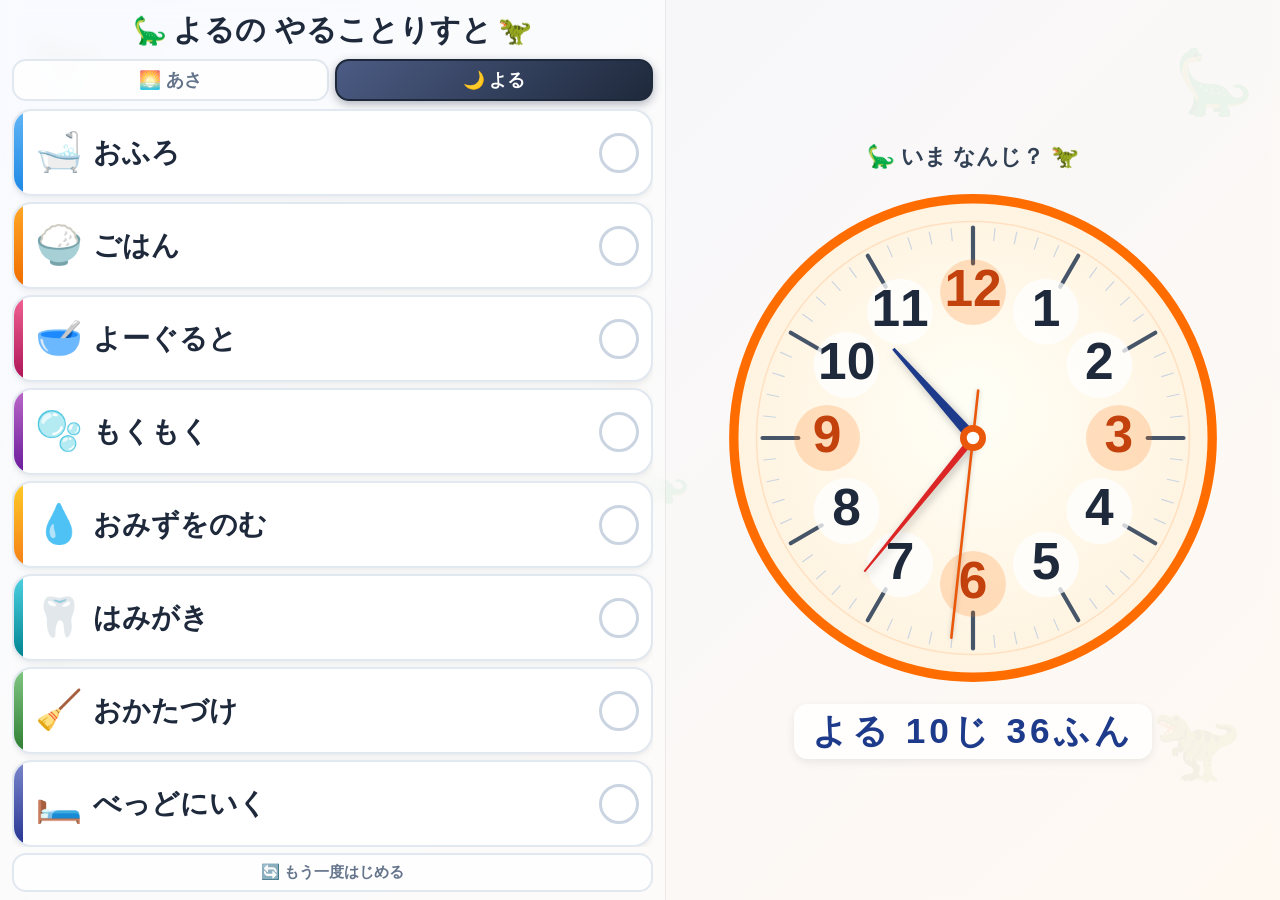
==== index.html @ 9d37ba10 "時刻読み上げの文言調整：「の」を削除し時間帯のあとに間を入れる 「夜の10時20分だよ」→「夜、10時20分だよ」  Co-Authored-By: Claude Fable 5 <noreply@a" ====
<!DOCTYPE html>
<html lang="ja">
<head>
  <meta charset="UTF-8">
  <meta name="viewport" content="width=device-width, initial-scale=1.0, user-scalable=no">
  <meta name="apple-mobile-web-app-capable" content="yes">
  <meta name="apple-mobile-web-app-status-bar-style" content="black-translucent">
  <title>🦖 やることりすと 🦕</title>
  <style>
    * { margin:0; padding:0; box-sizing:border-box; -webkit-tap-highlight-color:transparent; }

    html, body {
      height: 100%; width: 100%; overflow: hidden;
      font-family: 'Hiragino Maru Gothic Pro', 'Noto Sans JP', 'Yu Gothic', sans-serif;
      background: linear-gradient(135deg, #F0F4FF 0%, #FFF7ED 100%);
      user-select: none; -webkit-user-select: none;
    }

    /* 背景の恐竜 */
    #dinoBg { position:fixed; inset:0; pointer-events:none; z-index:0; overflow:hidden; }
    .dino { position:absolute; opacity:.08; animation:dinoFloat ease-in-out infinite; }
    @keyframes dinoFloat {
      0%,100% { transform:translateY(0) rotate(-8deg); }
      50%     { transform:translateY(-18px) rotate(8deg); }
    }

    /* ── レイアウト ── */
    .wrap { position:relative; z-index:1; display:flex; height:100vh; width:100vw; }

    /* 縦向き：上にタスク、下に時計 */
    @media (orientation:portrait) {
      .wrap  { flex-direction:column; }
      .left  { width:100% !important; height:60% !important; border-right:none !important; border-bottom:1px solid rgba(0,0,0,.07); }
      .right { width:100% !important; height:40% !important; }
    }

    /* ───── 左：タスク ───── */
    .left {
      width:52%; height:100%;
      padding:10px 12px 8px;
      display:flex; flex-direction:column;
      background:rgba(255,255,255,.55);
      backdrop-filter:blur(10px);
      border-right:1px solid rgba(0,0,0,.07);
    }

    .board-header {
      display:flex; align-items:center; justify-content:center;
      gap:6px; margin-bottom:8px; flex-shrink:0;
    }
    .board-title {
      font-size:clamp(1.1rem,2.5vw,1.9rem);
      font-weight:900; color:#1E293B;
    }

    /* あさ／よる 切り替えボタン */
    .mode-toggle { display:flex; gap:6px; margin-bottom:8px; flex-shrink:0; }
    .mode-btn {
      flex:1; padding:7px 8px; border-radius:14px;
      border:2px solid #E2E8F0; background:rgba(255,255,255,.75);
      color:#64748B; font-weight:800; font-family:inherit;
      font-size:clamp(.85rem,1.7vw,1.1rem);
      cursor:pointer; touch-action:manipulation;
      transition:all .3s;
    }
    .mode-btn.active.mode-morning {
      background:linear-gradient(135deg,#FFD54F,#FF8F00);
      border-color:#FF8F00; color:#7C2D12;
      box-shadow:0 3px 10px rgba(255,143,0,.35);
    }
    .mode-btn.active.mode-evening {
      background:linear-gradient(135deg,#4C5B84,#1E293B);
      border-color:#1E293B; color:white;
      box-shadow:0 3px 10px rgba(30,41,59,.35);
    }

    .tasks { flex:1; display:flex; flex-direction:column; gap:6px; overflow-y:auto; min-height:0; }

    /* ── タスクボタン（タップ前：白） ── */
    .task {
      flex:1; min-height:48px;
      display:flex; align-items:center;
      padding:0 12px 0 0;
      border-radius:20px;
      border:2px solid #E2E8F0;
      background:white;
      cursor:pointer; touch-action:manipulation;
      box-shadow:0 2px 6px rgba(0,0,0,.07);
      overflow:hidden; position:relative;
      transition:border-color .35s, box-shadow .35s, background .4s;
    }

    /* 左の色ストライプ */
    .stripe {
      width:9px; height:100%; flex-shrink:0;
      align-self:stretch; margin-right:12px;
      transition:background .4s;
    }
    .c-bath   .stripe { background:linear-gradient(180deg,#60B5F5,#1E88E5); }
    .c-meal   .stripe { background:linear-gradient(180deg,#FFA726,#EF6C00); }
    .c-water  .stripe { background:linear-gradient(180deg,#FFCA28,#F57F17); }
    .c-yogurt .stripe { background:linear-gradient(180deg,#F06292,#AD1457); }
    .c-moku   .stripe { background:linear-gradient(180deg,#BA68C8,#6A1B9A); }
    .c-teeth  .stripe { background:linear-gradient(180deg,#4DD0E1,#00838F); }
    .c-clean  .stripe { background:linear-gradient(180deg,#81C784,#2E7D32); }
    .c-bed    .stripe { background:linear-gradient(180deg,#7986CB,#283593); }

    /* あさVer 用ストライプ色 */
    .m-wake      .stripe { background:linear-gradient(180deg,#FFD54F,#FF8F00); }
    .m-gargle    .stripe { background:linear-gradient(180deg,#4FC3F7,#0288D1); }
    .m-meal      .stripe { background:linear-gradient(180deg,#FFA726,#EF6C00); }
    .m-clothes   .stripe { background:linear-gradient(180deg,#F06292,#AD1457); }
    .m-teeth     .stripe { background:linear-gradient(180deg,#4DD0E1,#00838F); }
    .m-bag       .stripe { background:linear-gradient(180deg,#BA68C8,#6A1B9A); }
    .m-sunscreen .stripe { background:linear-gradient(180deg,#81C784,#2E7D32); }
    .m-socks     .stripe { background:linear-gradient(180deg,#7986CB,#283593); }
    .m-go        .stripe { background:linear-gradient(180deg,#EF5350,#C62828); }

    .t-icon { font-size:clamp(1.6rem,3vw,2.5rem); margin-right:10px; flex-shrink:0; line-height:1; }

    .t-name {
      flex:1; text-align:left;
      font-size:clamp(1.1rem,2.2vw,1.75rem);
      font-weight:800; color:#1E293B;
      transition:color .35s;
    }

    /* 右の丸チェック */
    .t-circle {
      width:clamp(28px,3.5vw,40px); height:clamp(28px,3.5vw,40px);
      border-radius:50%; flex-shrink:0;
      border:3px solid #CBD5E1;
      display:flex; align-items:center; justify-content:center;
      background:transparent;
      transition:all .4s cubic-bezier(.175,.885,.32,1.275);
    }
    .t-check {
      font-size:clamp(1rem,2vw,1.5rem); line-height:1;
      color:white; font-weight:900;
      opacity:0; transform:scale(0) rotate(-90deg);
      transition:all .45s cubic-bezier(.175,.885,.32,1.275);
    }

    /* ── タスクボタン（タップ後：緑） ── */
    .task.done {
      background:linear-gradient(135deg,#22C55E,#15803D);
      border-color:#16A34A;
      box-shadow:0 5px 20px rgba(34,197,94,.38);
    }
    .task.done .stripe  { background:rgba(255,255,255,.22); }
    .task.done .t-name  { color:white; }
    .task.done .t-circle {
      background:rgba(255,255,255,.28);
      border-color:rgba(255,255,255,.55);
      transform:scale(1.12);
    }
    .task.done .t-check { opacity:1; transform:scale(1) rotate(0deg); }

    /* 完了アニメーション */
    @keyframes pop {
      0%   { transform:scale(1); }
      28%  { transform:scale(1.09) rotate(.6deg); }
      55%  { transform:scale(.96) rotate(-.4deg); }
      78%  { transform:scale(1.03); }
      100% { transform:scale(1); }
    }
    .task.popping { animation:pop .55s cubic-bezier(.175,.885,.32,1.275) both; }

    /* フッター */
    .footer { margin-top:6px; display:flex; flex-direction:column; gap:5px; flex-shrink:0; }

    .celeb {
      display:none; text-align:center; padding:8px 12px;
      background:linear-gradient(135deg,#FEF9C3,#FDE047);
      border:2.5px solid #EAB308; border-radius:16px;
      font-size:clamp(.85rem,1.7vw,1.25rem); font-weight:900; color:#92400E;
      animation:pulse .8s ease infinite alternate;
    }
    @keyframes pulse {
      from { transform:scale(1); }
      to   { transform:scale(1.02); box-shadow:0 0 16px rgba(234,179,8,.5); }
    }

    .reset-btn {
      padding:7px; border-radius:14px;
      border:2px solid #E2E8F0; background:rgba(255,255,255,.7);
      color:#64748B; font-size:clamp(.75rem,1.4vw,.95rem);
      font-weight:700; cursor:pointer; font-family:inherit;
      touch-action:manipulation;
    }
    .reset-btn:active { opacity:.7; }

    /* ───── 右：時計 ───── */
    .right {
      width:48%; height:100%;
      display:flex; flex-direction:column;
      align-items:center; justify-content:center;
      gap:6px; padding:10px;
      background:rgba(255,255,255,.25);
    }

    .clock-label {
      font-size:clamp(.85rem,1.9vw,1.4rem);
      font-weight:900; color:#334155; text-align:center; flex-shrink:0;
    }

    #clockCanvas { flex-shrink:0; display:block; }

    .digital {
      font-size:clamp(1rem,2.8vw,2.2rem);
      font-weight:900; color:#1E3A8A; letter-spacing:4px;
      background:rgba(255,255,255,.8); padding:4px 18px;
      border-radius:14px; box-shadow:0 3px 10px rgba(0,0,0,.08);
      flex-shrink:0;
    }

    /* コンフェッティ */
    @keyframes cfFall {
      0%   { opacity:1; transform:translateY(-60px) rotate(0deg); }
      80%  { opacity:1; }
      100% { opacity:0; transform:translateY(110vh) rotate(900deg); }
    }
    .cf { position:fixed; pointer-events:none; animation:cfFall linear forwards; z-index:9999; }

    /* ── ティラノサウルス演出 ── */
    #trexOverlay {
      position:fixed;inset:0;z-index:99999;
      background:rgba(0,0,0,0.88);
      display:flex;align-items:flex-end;justify-content:center;
      cursor:pointer;overflow:hidden;
    }
    #trexOverlay.shake { animation:trexShake 0.1s ease infinite; }
    @keyframes trexShake {
      0%,100%{transform:translate(0,0) rotate(0)}
      25%{transform:translate(-5px,3px) rotate(-0.3deg)}
      75%{transform:translate(5px,-3px) rotate(0.3deg)}
    }
    #trexBgGlow {
      position:absolute;inset:0;pointer-events:none;
      background:radial-gradient(ellipse at 60% 85%,rgba(255,70,0,0.3) 0%,transparent 65%);
      animation:glowPulse 0.45s ease infinite alternate;
    }
    @keyframes glowPulse { from{opacity:0.4} to{opacity:1} }
    #trexSvgWrap {
      position:relative;flex-shrink:0;
      width:min(94vw,540px);
      filter:drop-shadow(0 0 30px rgba(255,90,0,0.55));
      animation:trexRise 0.65s cubic-bezier(0.22,1,0.36,1) forwards;
    }
    @keyframes trexRise {
      from{transform:translateY(108%)} to{transform:translateY(0)}
    }
    #trexJaw {
      transform-box:fill-box;
      transform-origin:5% 30%;
      animation:jawDrop 0.45s 0.55s ease forwards, jawRoar 0.22s 1s ease infinite alternate;
    }
    @keyframes jawDrop { from{transform:rotate(0)} to{transform:rotate(20deg)} }
    @keyframes jawRoar { from{transform:rotate(18deg)} to{transform:rotate(25deg)} }
    #roarLabel {
      position:absolute;top:10%;left:50%;
      white-space:nowrap;
      font-size:clamp(2.5rem,9vw,6rem);font-weight:900;
      font-family:Impact,'Arial Black',sans-serif;letter-spacing:5px;
      color:#ff3300;
      opacity:0;
      animation:roarBoom 0.3s 0.75s cubic-bezier(0.175,0.885,0.32,1.275) forwards,
                roarFlicker 0.18s 1.05s ease infinite alternate;
      transform:translateX(-50%);
    }
    @keyframes roarBoom {
      0%{opacity:0;transform:translateX(-50%) scale(0.15)}
      100%{opacity:1;transform:translateX(-50%) scale(1)}
    }
    @keyframes roarFlicker {
      from{text-shadow:0 0 20px rgba(255,80,0,0.9),0 0 50px rgba(255,50,0,0.6)}
      to{text-shadow:0 0 45px rgba(255,110,0,1),0 0 90px rgba(255,40,0,0.9),0 0 130px rgba(255,0,0,0.4)}
    }
    .trexDust {
      position:absolute;bottom:2%;
      border-radius:50%;
      background:radial-gradient(circle,rgba(200,150,60,0.6),rgba(160,110,40,0.2));
      pointer-events:none;
      animation:dustPuff 1.4s ease-out forwards;
    }
    @keyframes dustPuff {
      0%{opacity:1;transform:scale(0.1) translateY(0)}
      100%{opacity:0;transform:scale(5) translateY(-30px)}
    }
    #trexTapHint {
      position:absolute;bottom:3%;left:50%;transform:translateX(-50%);
      color:rgba(255,255,255,0.45);font-size:clamp(0.75rem,2vw,1rem);
      white-space:nowrap;opacity:0;animation:hintIn 0.5s 2.2s ease forwards;
    }
    @keyframes hintIn { to{opacity:1} }

    /* ── エラスモサウルス演出（あさVer） ── */
    #elasmoOverlay {
      position:fixed;inset:0;z-index:99999;
      background:rgba(0,20,45,0.88);
      display:flex;align-items:flex-end;justify-content:center;
      cursor:pointer;overflow:hidden;
    }
    #elasmoOverlay.shake { animation:trexShake 0.1s ease infinite; }
    #elasmoBgGlow {
      position:absolute;inset:0;pointer-events:none;
      background:radial-gradient(ellipse at 60% 60%,rgba(0,180,255,0.3) 0%,transparent 65%);
      animation:glowPulse 0.45s ease infinite alternate;
    }
    #elasmoSvgWrap {
      position:relative;flex-shrink:0;
      width:min(94vw,540px);
      filter:drop-shadow(0 0 30px rgba(0,180,255,0.55));
      animation:trexRise 0.65s cubic-bezier(0.22,1,0.36,1) forwards;
    }
    #elasmoNeck {
      transform-box:fill-box;
      transform-origin:60% 96%;
      animation:neckSway 1.2s 0.6s ease-in-out infinite alternate;
    }
    @keyframes neckSway { from{transform:rotate(-2deg)} to{transform:rotate(3deg)} }
    #elasmoRoarLabel {
      position:absolute;top:6%;left:50%;
      white-space:nowrap;
      font-size:clamp(2.2rem,8vw,5.5rem);font-weight:900;
      font-family:Impact,'Arial Black',sans-serif;letter-spacing:4px;
      color:#00CFFF;
      opacity:0;
      animation:roarBoom 0.3s 0.75s cubic-bezier(0.175,0.885,0.32,1.275) forwards,
                elasmoFlicker 0.18s 1.05s ease infinite alternate;
      transform:translateX(-50%);
    }
    @keyframes elasmoFlicker {
      from{text-shadow:0 0 20px rgba(0,190,255,0.9),0 0 50px rgba(0,140,255,0.6)}
      to{text-shadow:0 0 45px rgba(0,220,255,1),0 0 90px rgba(0,150,255,0.9),0 0 130px rgba(0,100,255,0.4)}
    }
    .elasmoSplash {
      position:absolute;bottom:2%;
      border-radius:50%;
      background:radial-gradient(circle,rgba(190,235,255,0.8),rgba(80,170,220,0.15));
      pointer-events:none;
      animation:dustPuff 1.2s ease-out forwards;
    }
    #elasmoTapHint {
      position:absolute;bottom:3%;left:50%;transform:translateX(-50%);
      color:rgba(255,255,255,0.45);font-size:clamp(0.75rem,2vw,1rem);
      white-space:nowrap;opacity:0;animation:hintIn 0.5s 1.8s ease forwards;
    }
  </style>
</head>
<body>

<div id="dinoBg"></div>
<div id="cfContainer" style="position:fixed;inset:0;z-index:9999;pointer-events:none;overflow:hidden;"></div>

<div class="wrap">

  <!-- ===== 左：タスク ===== -->
  <div class="left">
    <div class="board-header">
      <span style="font-size:1.7rem" id="boardIconL">🦕</span>
      <h1 class="board-title" id="boardTitle">よるの やることりすと</h1>
      <span style="font-size:1.7rem" id="boardIconR">🦖</span>
    </div>

    <div class="mode-toggle">
      <button class="mode-btn mode-morning" id="modeMorningBtn" onclick="switchMode('morning')">🌅 あさ</button>
      <button class="mode-btn mode-evening" id="modeEveningBtn" onclick="switchMode('evening')">🌙 よる</button>
    </div>

    <div class="tasks" id="tasksMorning" style="display:none">
      <button class="task m-wake"      onclick="tap(this)">
        <div class="stripe"></div><span class="t-icon">🌅</span>
        <span class="t-name">おきる</span>
        <div class="t-circle"><span class="t-check">✓</span></div>
      </button>
      <button class="task m-gargle"    onclick="tap(this)">
        <div class="stripe"></div><span class="t-icon">🚰</span>
        <span class="t-name">うがい</span>
        <div class="t-circle"><span class="t-check">✓</span></div>
      </button>
      <button class="task m-meal"      onclick="tap(this)">
        <div class="stripe"></div><span class="t-icon">🍳</span>
        <span class="t-name">あさごはん</span>
        <div class="t-circle"><span class="t-check">✓</span></div>
      </button>
      <button class="task m-clothes"   onclick="tap(this)">
        <div class="stripe"></div><span class="t-icon">👕</span>
        <span class="t-name">おきがえ</span>
        <div class="t-circle"><span class="t-check">✓</span></div>
      </button>
      <button class="task m-teeth"     onclick="tap(this)">
        <div class="stripe"></div><span class="t-icon">🦷</span>
        <span class="t-name">はみがき</span>
        <div class="t-circle"><span class="t-check">✓</span></div>
      </button>
      <button class="task m-bag"       onclick="tap(this)">
        <div class="stripe"></div><span class="t-icon">🎒</span>
        <span class="t-name">ほいくえんのようい</span>
        <div class="t-circle"><span class="t-check">✓</span></div>
      </button>
      <button class="task m-sunscreen" onclick="tap(this)">
        <div class="stripe"></div><span class="t-icon">🧴</span>
        <span class="t-name">ひやけどめをぬる</span>
        <div class="t-circle"><span class="t-check">✓</span></div>
      </button>
      <button class="task m-socks"     onclick="tap(this)">
        <div class="stripe"></div><span class="t-icon">🧦</span>
        <span class="t-name">くつしたをはく</span>
        <div class="t-circle"><span class="t-check">✓</span></div>
      </button>
      <button class="task m-go"        onclick="tap(this)">
        <div class="stripe"></div><span class="t-icon">🚗</span>
        <span class="t-name">しゅっぱつ！</span>
        <div class="t-circle"><span class="t-check">✓</span></div>
      </button>
    </div>

    <div class="tasks" id="tasksEvening">
      <button class="task c-bath"   onclick="tap(this)">
        <div class="stripe"></div><span class="t-icon">🛁</span>
        <span class="t-name">おふろ</span>
        <div class="t-circle"><span class="t-check">✓</span></div>
      </button>
      <button class="task c-meal"   onclick="tap(this)">
        <div class="stripe"></div><span class="t-icon">🍚</span>
        <span class="t-name">ごはん</span>
        <div class="t-circle"><span class="t-check">✓</span></div>
      </button>
      <button class="task c-yogurt" onclick="tap(this)">
        <div class="stripe"></div><span class="t-icon">🥣</span>
        <span class="t-name">よーぐると</span>
        <div class="t-circle"><span class="t-check">✓</span></div>
      </button>
      <button class="task c-moku"   onclick="tap(this)">
        <div class="stripe"></div><span class="t-icon">🫧</span>
        <span class="t-name">もくもく</span>
        <div class="t-circle"><span class="t-check">✓</span></div>
      </button>
      <button class="task c-water"  onclick="tap(this)">
        <div class="stripe"></div><span class="t-icon">💧</span>
        <span class="t-name">おみずをのむ</span>
        <div class="t-circle"><span class="t-check">✓</span></div>
      </button>
      <button class="task c-teeth"  onclick="tap(this)">
        <div class="stripe"></div><span class="t-icon">🦷</span>
        <span class="t-name">はみがき</span>
        <div class="t-circle"><span class="t-check">✓</span></div>
      </button>
      <button class="task c-clean"  onclick="tap(this)">
        <div class="stripe"></div><span class="t-icon">🧹</span>
        <span class="t-name">おかたづけ</span>
        <div class="t-circle"><span class="t-check">✓</span></div>
      </button>
      <button class="task c-bed"    onclick="tap(this)">
        <div class="stripe"></div><span class="t-icon">🛏️</span>
        <span class="t-name">べっどにいく</span>
        <div class="t-circle"><span class="t-check">✓</span></div>
      </button>
    </div>

    <div class="footer">
      <div class="celeb" id="celeb">🎉 ぜんぶできたよ！えらい！🦖💫🦕 🎉</div>
      <button class="reset-btn" onclick="resetAll()">🔄 もう一度はじめる</button>
    </div>
  </div>

  <!-- ===== 右：時計 ===== -->
  <div class="right" id="clockPanel" onclick="speakTime()" style="cursor:pointer;">
    <div class="clock-label">🦕 いま なんじ？ 🦖</div>
    <canvas id="clockCanvas"></canvas>
    <div class="digital" id="digital">--:--</div>
  </div>
</div>

<script>
/* ── 背景の恐竜 ── */
(function () {
  const bg = document.getElementById('dinoBg');
  const items = [
    {e:'🦖',t:'3%', l:'2%',  s:'4rem',  d:'4.2s',dl:'0s'  },
    {e:'🦕',t:'72%',l:'3%',  s:'4.5rem',d:'5.1s',dl:'1.3s'},
    {e:'🦖',t:'38%',l:'46%', s:'3.5rem',d:'3.8s',dl:'0.7s'},
    {e:'🦕',t:'5%', r:'2%',  s:'4rem',  d:'4.7s',dl:'2s'  },
    {e:'🦖',t:'78%',r:'3%',  s:'4.5rem',d:'3.5s',dl:'0.4s'},
    {e:'🦕',t:'50%',r:'46%', s:'3rem',  d:'5.4s',dl:'1.7s'},
    {e:'🦖',t:'22%',l:'23%', s:'3rem',  d:'4s',  dl:'2.5s'},
    {e:'🦕',t:'58%',r:'22%', s:'3.5rem',d:'4.9s',dl:'0.9s'},
  ];
  items.forEach(p => {
    const el = document.createElement('div');
    el.className = 'dino';
    el.textContent = p.e;
    el.style.fontSize = p.s;
    el.style.animationDuration = p.d;
    el.style.animationDelay   = p.dl;
    el.style.top = p.t;
    if (p.l) el.style.left  = p.l;
    if (p.r) el.style.right = p.r;
    bg.appendChild(el);
  });
})();

/* ── アナログ時計 ── */
const canvas = document.getElementById('clockCanvas');
const ctx    = canvas.getContext('2d');

function resizeClock() {
  const panel = document.getElementById('clockPanel');
  const w = panel.clientWidth;
  const h = panel.clientHeight;
  if (w < 50 || h < 50) return;
  const label   = panel.querySelector('.clock-label');
  const digital = document.getElementById('digital');
  const usedH = (label ? label.offsetHeight : 30) + (digital ? digital.offsetHeight : 50) + 40;
  const size = Math.max(80, Math.min(w - 20, h - usedH, 520));
  if (canvas.width === size) return;
  canvas.width  = size;
  canvas.height = size;
}

function drawHand(angle, len, width, color) {
  const cos = Math.cos(angle), sin = Math.sin(angle);
  const pc  = Math.cos(angle + Math.PI / 2), ps = Math.sin(angle + Math.PI / 2);
  const hw  = width / 2;
  ctx.save();
  ctx.shadowColor = 'rgba(0,0,0,.28)'; ctx.shadowBlur = 8;
  ctx.shadowOffsetX = 2; ctx.shadowOffsetY = 3;
  ctx.beginPath();
  ctx.moveTo(pc * hw, ps * hw);
  ctx.lineTo(cos * len + pc * (width * .14), sin * len + ps * (width * .14));
  ctx.lineTo(cos * len, sin * len);
  ctx.lineTo(cos * len - pc * (width * .14), sin * len - ps * (width * .14));
  ctx.lineTo(-pc * hw, -ps * hw);
  ctx.lineTo(-cos * width * .1, -sin * width * .1);
  ctx.closePath();
  ctx.fillStyle = color;
  ctx.fill();
  ctx.restore();
}

function drawClock() {
  const size = canvas.width;
  if (size < 10) return;
  const R = size / 2 * .92;

  ctx.clearRect(0, 0, size, size);
  ctx.save();
  ctx.translate(size / 2, size / 2);

  const grad = ctx.createRadialGradient(0, -R * .15, R * .1, 0, 0, R);
  grad.addColorStop(0, '#FFFEF5');
  grad.addColorStop(1, '#FFF3E0');
  ctx.beginPath(); ctx.arc(0, 0, R, 0, 2 * Math.PI);
  ctx.fillStyle = grad; ctx.fill();
  ctx.strokeStyle = '#FF6D00'; ctx.lineWidth = Math.max(5, size * .018); ctx.stroke();
  ctx.beginPath(); ctx.arc(0, 0, R * .905, 0, 2 * Math.PI);
  ctx.strokeStyle = 'rgba(255,109,0,.15)'; ctx.lineWidth = 1.5; ctx.stroke();

  for (let i = 0; i < 60; i++) {
    const a  = (i / 60) * 2 * Math.PI - Math.PI / 2;
    const isH = i % 5 === 0;
    const r1 = R * .88, r2 = isH ? R * .73 : R * .83;
    ctx.beginPath();
    ctx.moveTo(Math.cos(a) * r1, Math.sin(a) * r1);
    ctx.lineTo(Math.cos(a) * r2, Math.sin(a) * r2);
    ctx.strokeStyle = isH ? '#475569' : '#CBD5E1';
    ctx.lineWidth   = isH ? Math.max(3, size * .008) : 1.2;
    ctx.lineCap = 'round'; ctx.stroke();
  }

  const numR  = R * .61;
  const fSize = Math.max(16, size * .099);
  const big   = new Set([12, 3, 6, 9]);
  for (let n = 1; n <= 12; n++) {
    const a = (n / 12) * 2 * Math.PI - Math.PI / 2;
    const x = Math.cos(a) * numR, y = Math.sin(a) * numR;
    ctx.beginPath(); ctx.arc(x, y, fSize * .64, 0, 2 * Math.PI);
    ctx.fillStyle = big.has(n) ? 'rgba(255,109,0,.2)' : 'rgba(255,255,255,.75)';
    ctx.fill();
    ctx.font         = `900 ${fSize}px 'Hiragino Maru Gothic Pro','Noto Sans JP',sans-serif`;
    ctx.fillStyle    = big.has(n) ? '#C2410C' : '#1E293B';
    ctx.textAlign    = 'center';
    ctx.textBaseline = 'middle';
    ctx.fillText(n, x, y);
  }

  const now = new Date();
  const h  = now.getHours() % 12, m = now.getMinutes();
  const s  = now.getSeconds(),    ms = now.getMilliseconds();
  const sS = s + ms / 1000, mS = m + sS / 60, hS = h + mS / 60;

  drawHand((hS / 12) * 2 * Math.PI - Math.PI / 2, R * .50, Math.max(8, size * .021), '#1E3A8A');
  drawHand((mS / 60) * 2 * Math.PI - Math.PI / 2, R * .72, Math.max(6, size * .013), '#DC2626');

  const sA = (sS / 60) * 2 * Math.PI - Math.PI / 2;
  ctx.save();
  ctx.shadowColor = 'rgba(0,0,0,.2)'; ctx.shadowBlur = 5;
  ctx.strokeStyle = '#EA580C'; ctx.lineWidth = Math.max(2, size * .005); ctx.lineCap = 'round';
  ctx.beginPath();
  ctx.moveTo(Math.cos(sA + Math.PI) * R * .2, Math.sin(sA + Math.PI) * R * .2);
  ctx.lineTo(Math.cos(sA) * R * .84, Math.sin(sA) * R * .84);
  ctx.stroke();
  ctx.restore();

  ctx.beginPath(); ctx.arc(0, 0, Math.max(8, size * .025), 0, 2 * Math.PI);
  ctx.fillStyle = '#EA580C'; ctx.fill();
  ctx.beginPath(); ctx.arc(0, 0, Math.max(4, size * .012), 0, 2 * Math.PI);
  ctx.fillStyle = 'white'; ctx.fill();

  ctx.restore();

  const h24d = now.getHours();
  const h12d = h24d % 12 || 12;
  let tod;
  if (h24d >= 4 && h24d <= 10)       tod = 'あさ';
  else if (h24d >= 11 && h24d <= 15) tod = 'おひる';
  else if (h24d >= 16 && h24d <= 17) tod = 'ゆうがた';
  else                                tod = 'よる';
  const digitalText = m === 0
    ? `${tod} ${h12d}じ`
    : `${tod} ${h12d}じ ${m}ふん`;
  document.getElementById('digital').textContent = digitalText;
}

function tick() { drawClock(); requestAnimationFrame(tick); }

/* ── あさ／よる 切り替え ── */
let currentMode = 'evening';

function activeTasksEl() {
  return document.getElementById(currentMode === 'morning' ? 'tasksMorning' : 'tasksEvening');
}

function switchMode(mode) {
  currentMode = mode;
  const isMorning = mode === 'morning';
  document.getElementById('tasksMorning').style.display = isMorning ? 'flex' : 'none';
  document.getElementById('tasksEvening').style.display = isMorning ? 'none' : 'flex';
  document.getElementById('modeMorningBtn').classList.toggle('active', isMorning);
  document.getElementById('modeEveningBtn').classList.toggle('active', !isMorning);
  document.getElementById('boardTitle').textContent = isMorning ? 'あさの やることりすと' : 'よるの やることりすと';
  document.getElementById('boardIconL').textContent = isMorning ? '🌞' : '🦕';
  document.getElementById('boardIconR').textContent = isMorning ? '☀️' : '🦖';
  checkAll();
}

/* ── タスク ── */
function tap(btn) {
  const completing = !btn.classList.contains('done');
  btn.classList.toggle('done');
  if (completing) {
    btn.classList.remove('popping');
    void btn.offsetWidth;
    btn.classList.add('popping');
    btn.addEventListener('animationend', () => btn.classList.remove('popping'), { once: true });
    if (navigator.vibrate) navigator.vibrate([30, 10, 45]);
  }
  checkAll();
}

function checkAll() {
  const container = activeTasksEl();
  const all  = container.querySelectorAll('.task');
  const done = container.querySelectorAll('.task.done');
  const cel  = document.getElementById('celeb');
  if (all.length === done.length) {
    cel.style.display = 'block';
    confetti();
    setTimeout(currentMode === 'morning' ? showElasmosaurus : showTRex, 800);
  } else {
    cel.style.display = 'none';
  }
}

function resetAll() {
  activeTasksEl().querySelectorAll('.task.done').forEach(b => b.classList.remove('done'));
  document.getElementById('celeb').style.display = 'none';
}

/* ── コンフェッティ ── */
function confetti() {
  const cols = ['#22C55E','#3B82F6','#F59E0B','#EC4899','#8B5CF6','#EF4444','#06B6D4','#FBBF24'];
  for (let i = 0; i < 90; i++) {
    setTimeout(() => {
      const el = document.createElement('div');
      el.className = 'cf';
      const w = 8 + Math.random() * 10, h = 8 + Math.random() * 13;
      el.style.cssText = `
        left:${Math.random() * 100}vw;
        width:${w}px; height:${h}px;
        background:${cols[Math.floor(Math.random() * cols.length)]};
        animation-duration:${1.5 + Math.random() * 2}s;
        border-radius:${Math.random() > .5 ? '50%' : '3px'};
      `;
      document.getElementById('cfContainer').appendChild(el);
      setTimeout(() => el.remove(), 3800);
    }, i * 22);
  }
}

/* ── ティラノサウルス演出 ── */
function showTRex() {
  if (document.getElementById('trexOverlay')) return;
  const ov = document.createElement('div');
  ov.id = 'trexOverlay';
  ov.innerHTML = `
    <div id="trexBgGlow"></div>
    <div id="roarLabel">ROOOAAARR!!</div>
    <div id="trexSvgWrap">
      <svg viewBox="0 0 560 460" xmlns="http://www.w3.org/2000/svg" style="width:100%;display:block;">
        <ellipse cx="265" cy="448" rx="155" ry="12" fill="rgba(0,0,0,0.45)"/>
        <path d="M 118,252 Q 68,238 28,256 Q 48,282 88,274 Q 114,265 138,258 Z" fill="#3e6e2b"/>
        <path d="M 126,250 Q 82,240 46,256 Q 64,272 98,266 Q 122,258 140,254 Z" fill="#4d7e35"/>
        <ellipse cx="255" cy="248" rx="132" ry="78" fill="#4d7e35" transform="rotate(-8 255 248)"/>
        <ellipse cx="238" cy="222" rx="78" ry="44" fill="#5e9640" opacity="0.35" transform="rotate(-8 238 222)"/>
        <path d="M 148,268 Q 190,318 248,330 Q 278,334 284,320 Q 258,288 224,263 Q 196,250 166,254 Z" fill="#72b04c" opacity="0.55"/>
        <path d="M 142,218 Q 138,202 149,197 Q 155,208 152,220 Z" fill="#5a9038"/>
        <path d="M 168,206 Q 166,190 177,185 Q 182,198 177,208 Z" fill="#5a9038"/>
        <path d="M 198,196 Q 197,180 209,176 Q 212,190 207,200 Z" fill="#5a9038"/>
        <path d="M 232,191 Q 231,175 243,172 Q 246,185 240,196 Z" fill="#5a9038"/>
        <path d="M 267,190 Q 268,174 280,172 Q 282,185 276,196 Z" fill="#5a9038"/>
        <path d="M 304,193 Q 306,177 318,177 Q 319,190 312,201 Z" fill="#5a9038"/>
        <path d="M 336,200 Q 339,184 351,185 Q 351,198 344,208 Z" fill="#5a9038"/>
        <path d="M 348,190 Q 374,152 396,140 Q 386,176 360,206 Z" fill="#4d7e35"/>
        <path d="M 375,152 Q 418,115 474,124 Q 508,134 502,160 Q 475,172 436,166 Q 406,160 375,152 Z" fill="#4d7e35"/>
        <path d="M 385,146 Q 425,112 470,122 Q 498,132 492,152 Q 468,162 432,156 Q 406,150 385,146 Z" fill="#5e9640" opacity="0.35"/>
        <g id="trexJaw">
          <path d="M 390,168 Q 438,173 500,164 Q 513,182 498,198 Q 454,210 406,198 Q 390,190 390,168 Z" fill="#3e6e2b"/>
          <path d="M 416,188 Q 452,200 484,191 Q 468,214 451,218 Q 433,213 416,188 Z" fill="#cc4466" opacity="0.92"/>
          <path d="M 438,192 Q 455,197 470,192" stroke="rgba(255,180,180,0.4)" stroke-width="2" fill="none"/>
          <path d="M 406,172 L 411,156 L 417,172 Z" fill="#efe8cc"/>
          <path d="M 424,174 L 429,157 L 436,174 Z" fill="#efe8cc"/>
          <path d="M 445,174 L 450,158 L 457,174 Z" fill="#efe8cc"/>
          <path d="M 464,173 L 468,158 L 474,173 Z" fill="#efe8cc"/>
          <path d="M 480,170 L 484,156 L 489,170 Z" fill="#efe8cc"/>
        </g>
        <path d="M 402,167 L 408,183 L 415,167 Z" fill="#f0ead0"/>
        <path d="M 420,168 L 426,185 L 433,168 Z" fill="#f0ead0"/>
        <path d="M 441,167 L 446,183 L 452,167 Z" fill="#f0ead0"/>
        <path d="M 460,166 L 465,181 L 470,166 Z" fill="#f0ead0"/>
        <path d="M 478,165 L 482,179 L 487,165 Z" fill="#f0ead0"/>
        <path d="M 398,168 Q 445,172 504,163" stroke="rgba(180,50,50,0.4)" stroke-width="3" fill="none"/>
        <circle cx="462" cy="137" r="13" fill="#0f0f00"/>
        <circle cx="466" cy="134" r="6" fill="white"/>
        <circle cx="468" cy="133" r="3.5" fill="#cccc00"/>
        <circle cx="470" cy="132" r="2" fill="#0f0f00"/>
        <circle cx="472" cy="130" r="1.8" fill="white" opacity="0.8"/>
        <path d="M 448,127 Q 462,122 476,126" stroke="#2a4d1a" stroke-width="3" fill="none" stroke-linecap="round"/>
        <ellipse cx="494" cy="150" rx="4.5" ry="3" fill="#2d541e" transform="rotate(-18 494 150)"/>
        <path d="M 175,300 Q 163,350 150,383 Q 143,400 149,410 Q 161,418 175,410 Q 184,402 188,388 Q 202,358 208,328 Q 212,312 206,300 Z" fill="#3e6e2b"/>
        <path d="M 176,299 Q 170,338 163,362 Q 176,352 196,326 Q 203,311 198,299 Z" fill="#4d7e35" opacity="0.5"/>
        <path d="M 143,406 Q 128,414 124,428 Q 135,432 145,424" fill="#3e6e2b"/>
        <path d="M 158,411 Q 148,422 150,434 Q 160,436 164,426" fill="#3e6e2b"/>
        <path d="M 171,411 Q 165,422 168,434 Q 177,433 178,422" fill="#3e6e2b"/>
        <path d="M 120,428 L 111,437" stroke="#2a4d1a" stroke-width="3" stroke-linecap="round"/>
        <path d="M 141,432 L 134,441" stroke="#2a4d1a" stroke-width="3" stroke-linecap="round"/>
        <path d="M 161,434 L 156,443" stroke="#2a4d1a" stroke-width="3" stroke-linecap="round"/>
        <path d="M 178,422 L 178,434" stroke="#2a4d1a" stroke-width="3" stroke-linecap="round"/>
        <path d="M 218,308 Q 232,350 244,380 Q 248,397 244,410 Q 254,420 267,413 Q 274,403 270,390 Q 260,366 251,340 Q 243,318 238,308 Z" fill="#3a6828"/>
        <path d="M 232,403 Q 222,413 225,426 Q 234,430 240,421" fill="#3a6828"/>
        <path d="M 248,408 Q 242,419 246,431 Q 255,431 256,421" fill="#3a6828"/>
        <path d="M 260,408 Q 257,419 262,430 Q 269,427 269,417" fill="#3a6828"/>
        <path d="M 336,218 Q 320,232 312,242 Q 318,249 327,244 Q 338,234 345,222 Z" fill="#3e6e2b"/>
        <path d="M 311,243 L 304,251" stroke="#2a4d1a" stroke-width="2.5" stroke-linecap="round"/>
        <path d="M 319,247 L 314,256" stroke="#2a4d1a" stroke-width="2.5" stroke-linecap="round"/>
        <path d="M 328,247 L 325,256" stroke="#2a4d1a" stroke-width="2.5" stroke-linecap="round"/>
        <path d="M 198,234 Q 218,247 238,243" stroke="#3a6828" stroke-width="1.5" fill="none" opacity="0.5"/>
        <path d="M 213,254 Q 232,264 253,261" stroke="#3a6828" stroke-width="1.5" fill="none" opacity="0.5"/>
        <path d="M 288,242 Q 308,248 322,244" stroke="#3a6828" stroke-width="1.5" fill="none" opacity="0.45"/>
        <circle cx="228" cy="228" r="3" fill="#3a6828" opacity="0.4"/>
        <circle cx="268" cy="229" r="3" fill="#3a6828" opacity="0.4"/>
        <circle cx="244" cy="244" r="2.5" fill="#3a6828" opacity="0.35"/>
        <path d="M 195,446 L 175,456 M 195,446 L 206,458 M 195,446 L 190,460" stroke="#666" stroke-width="1.5" opacity="0.4" fill="none"/>
        <path d="M 285,446 L 270,455 M 285,446 L 296,458" stroke="#666" stroke-width="1.5" opacity="0.4" fill="none"/>
      </svg>
    </div>
    <div id="trexTapHint">タップで閉じる</div>
  `;
  document.body.appendChild(ov);

  ov.classList.add('shake');
  setTimeout(() => ov.classList.remove('shake'), 1800);

  setTimeout(() => {
    [[30, 55], [50, 65], [18, 48], [68, 52]].forEach(([lp, sz], i) => {
      const dust = document.createElement('div');
      dust.className = 'trexDust';
      dust.style.cssText = `left:${lp}%;width:${sz}px;height:${sz}px;animation-delay:${i*0.13}s`;
      ov.appendChild(dust);
    });
  }, 500);

  function playRoar() {
    try {
      const ac = new (window.AudioContext || window.webkitAudioContext)();
      const dur = 2.8, sr = ac.sampleRate;
      const buf = ac.createBuffer(1, sr * dur, sr);
      const d = buf.getChannelData(0);
      for (let i = 0; i < d.length; i++) {
        const t = i / sr;
        const env = Math.min(1, t * 6) * Math.pow(Math.max(0, 1 - t / dur), 0.4);
        const f = 55 + t * 25;
        const vib = Math.sin(2 * Math.PI * 7 * t) * 0.018;
        d[i] = (
          Math.sin(2 * Math.PI * f * (1 + vib) * t) * 0.38 +
          Math.sin(2 * Math.PI * f * 1.48 * t) * 0.22 +
          Math.sin(2 * Math.PI * f * 2.02 * t) * 0.14 +
          Math.sin(2 * Math.PI * 190 * t) * 0.08 +
          (Math.random() - 0.5) * 0.14
        ) * env * 0.75;
      }
      const src = ac.createBufferSource();
      src.buffer = buf;
      const lp = ac.createBiquadFilter();
      lp.type = 'lowpass'; lp.frequency.value = 380;
      const g = ac.createGain(); g.gain.value = 1.4;
      src.connect(lp); lp.connect(g); g.connect(ac.destination);
      src.start();
    } catch(e) {}
  }
  playRoar();

  setTimeout(() => {
    ov.style.transition = 'opacity 0.8s';
    ov.style.opacity = '0';
    setTimeout(() => ov.remove(), 800);
  }, 4500);

  ov.addEventListener('click', () => {
    ov.style.transition = 'opacity 0.3s';
    ov.style.opacity = '0';
    setTimeout(() => ov.remove(), 300);
  });
}

/* ── エラスモサウルス演出（あさVer） ── */
function showElasmosaurus() {
  if (document.getElementById('elasmoOverlay')) return;
  const ov = document.createElement('div');
  ov.id = 'elasmoOverlay';
  ov.innerHTML = `
    <div id="elasmoBgGlow"></div>
    <div id="elasmoRoarLabel">ザバァァン!!</div>
    <div id="elasmoSvgWrap">
      <svg viewBox="0 0 560 460" xmlns="http://www.w3.org/2000/svg" style="width:100%;display:block;">
        <!-- 水面 -->
        <path d="M 55,400 Q 70,378 110,382 Q 150,360 200,372 Q 240,352 300,362 Q 370,350 420,368 Q 470,360 500,382 Q 525,390 520,412 Q 480,440 300,444 Q 110,440 60,415 Z" fill="#A5D8EC"/>
        <ellipse cx="300" cy="415" rx="215" ry="30" fill="#C8EAF6" opacity="0.7"/>

        <!-- しっぽ -->
        <path d="M 425,320 Q 495,308 542,285 Q 515,340 448,362 Q 430,350 425,320 Z" fill="#6E8DB1"/>

        <!-- 奥のヒレ -->
        <path d="M 240,380 Q 200,420 165,432 Q 195,438 230,420 Q 252,404 258,388 Z" fill="#54719A"/>

        <!-- 胴体 -->
        <ellipse cx="320" cy="345" rx="128" ry="78" fill="#7F9DBE"/>
        <ellipse cx="300" cy="315" rx="90" ry="42" fill="#93AFCB" opacity="0.5"/>

        <!-- おなか -->
        <ellipse cx="330" cy="390" rx="102" ry="46" fill="#F4E7C8"/>

        <!-- 手前のヒレ -->
        <path d="M 265,400 Q 235,440 190,452 Q 225,458 265,440 Q 288,424 292,406 Q 278,398 265,400 Z" fill="#5E7DA4"/>
        <path d="M 370,402 Q 372,442 348,458 Q 388,452 404,428 Q 410,412 402,400 Q 385,396 370,402 Z" fill="#5E7DA4"/>

        <!-- 首と頭（ゆったり揺れる） -->
        <g id="elasmoNeck">
          <path d="M 300,320 C 280,250 250,190 252,120 L 218,118 C 214,190 240,255 262,325 Z" fill="#7F9DBE"/>
          <ellipse cx="240" cy="105" rx="42" ry="28" fill="#7F9DBE" transform="rotate(-6 240 105)"/>
          <path d="M 244,122 Q 266,130 284,120 Q 276,136 254,138 Q 240,134 238,124 Z" fill="#F4E7C8"/>
          <path d="M 250,118 Q 268,124 283,114" stroke="#4A6076" stroke-width="2.5" fill="none" stroke-linecap="round"/>
          <circle cx="252" cy="98" r="6.5" fill="#26343F"/>
          <circle cx="254" cy="96" r="2.2" fill="white"/>
          <circle cx="274" cy="97" r="1.8" fill="#4A6076"/>
        </g>

        <!-- 水しぶき -->
        <path d="M 205,372 Q 190,352 196,332 Q 178,348 186,372 Z" fill="#E9F8FE" opacity="0.9"/>
        <path d="M 448,362 Q 462,340 456,320 Q 474,338 466,362 Z" fill="#E9F8FE" opacity="0.9"/>
        <circle cx="160" cy="330" r="6" fill="#DFF4FB"/>
        <circle cx="176" cy="302" r="4" fill="#DFF4FB"/>
        <circle cx="472" cy="308" r="5" fill="#DFF4FB"/>
        <circle cx="452" cy="284" r="3" fill="#DFF4FB"/>
        <path d="M 120,408 Q 160,398 200,408" stroke="#E9F8FE" stroke-width="4" fill="none" stroke-linecap="round" opacity="0.8"/>
        <path d="M 380,414 Q 420,404 460,412" stroke="#E9F8FE" stroke-width="4" fill="none" stroke-linecap="round" opacity="0.8"/>
      </svg>
    </div>
    <div id="elasmoTapHint">タップで閉じる</div>
  `;
  document.body.appendChild(ov);

  ov.classList.add('shake');
  setTimeout(() => ov.classList.remove('shake'), 1800);

  setTimeout(() => {
    [[22, 26], [40, 20], [15, 16], [55, 22]].forEach(([lp, sz], i) => {
      const splash = document.createElement('div');
      splash.className = 'elasmoSplash';
      splash.style.cssText = `left:${lp}%;width:${sz}px;height:${sz}px;animation-delay:${i*0.13}s`;
      ov.appendChild(splash);
    });
  }, 500);

  function playSplashRoar() {
    try {
      const ac = new (window.AudioContext || window.webkitAudioContext)();
      const dur = 2.4, sr = ac.sampleRate;
      const buf = ac.createBuffer(1, sr * dur, sr);
      const d = buf.getChannelData(0);
      for (let i = 0; i < d.length; i++) {
        const t = i / sr;
        const splashEnv = t < 0.35 ? Math.max(0, 1 - t / 0.35) : 0;
        const splashNoise = (Math.random() - 0.5) * 2 * splashEnv * 0.6;
        const gt = Math.max(0, t - 0.15);
        const groanEnv = Math.min(1, gt * 4) * Math.pow(Math.max(0, 1 - gt / (dur - 0.15)), 0.5);
        const f = 65 + gt * 20;
        const vib = Math.sin(2 * Math.PI * 7 * t) * 0.018;
        const groan = (
          Math.sin(2 * Math.PI * f * (1 + vib) * gt) * 0.38 +
          Math.sin(2 * Math.PI * f * 1.48 * gt) * 0.22 +
          Math.sin(2 * Math.PI * f * 2.02 * gt) * 0.14
        ) * groanEnv;
        d[i] = (splashNoise + groan) * 0.8;
      }
      const src = ac.createBufferSource();
      src.buffer = buf;
      const lp = ac.createBiquadFilter();
      lp.type = 'lowpass'; lp.frequency.value = 500;
      const g = ac.createGain(); g.gain.value = 1.3;
      src.connect(lp); lp.connect(g); g.connect(ac.destination);
      src.start();
    } catch(e) {}
  }
  playSplashRoar();

  setTimeout(() => {
    ov.style.transition = 'opacity 0.8s';
    ov.style.opacity = '0';
    setTimeout(() => ov.remove(), 800);
  }, 4500);

  ov.addEventListener('click', () => {
    ov.style.transition = 'opacity 0.3s';
    ov.style.opacity = '0';
    setTimeout(() => ov.remove(), 300);
  });
}

/* ── 時刻読み上げ ── */
/* ひらがなベタ書きだと音声エンジンがアクセントを推定できず不自然になるため、
   漢字まじりの文を渡し、端末にある中で最も自然な日本語音声を選ぶ */
let jpVoice = null;
function pickJapaneseVoice() {
  const voices = speechSynthesis.getVoices().filter(v => v.lang && v.lang.replace('_','-').startsWith('ja'));
  if (!voices.length) return null;
  const rank = v =>
    /Google/i.test(v.name)              ? 0 :  // Google 日本語（Chrome、最も自然）
    /Siri/i.test(v.name)                ? 1 :
    /Enhanced|拡張/i.test(v.name)        ? 2 :
    /Kyoko/i.test(v.name)               ? 3 : 4;
  return voices.sort((a, b) => rank(a) - rank(b))[0];
}
if (window.speechSynthesis) {
  speechSynthesis.onvoiceschanged = () => { jpVoice = pickJapaneseVoice(); };
  jpVoice = pickJapaneseVoice();
}

function speakTime() {
  const now = new Date();
  const h24 = now.getHours();
  const m   = now.getMinutes();
  const h12 = h24 % 12 || 12;

  let timeOfDay;
  if (h24 >= 4 && h24 <= 10)       timeOfDay = '朝';
  else if (h24 >= 11 && h24 <= 15) timeOfDay = 'お昼';
  else if (h24 >= 16 && h24 <= 17) timeOfDay = '夕方';
  else                              timeOfDay = '夜';

  const text = m === 0
    ? `${timeOfDay}、${h12}時だよ`
    : `${timeOfDay}、${h12}時${m}分だよ`;

  const utter = new SpeechSynthesisUtterance(text);
  utter.lang = 'ja-JP';
  if (!jpVoice) jpVoice = pickJapaneseVoice();
  if (jpVoice) utter.voice = jpVoice;
  utter.rate = 1.0;
  speechSynthesis.cancel();
  speechSynthesis.speak(utter);
}

/* ── 初期化 ── */
if (window.ResizeObserver) {
  new ResizeObserver(resizeClock).observe(document.getElementById('clockPanel'));
}

let _polls = 0;
function pollResize() {
  resizeClock();
  if (canvas.width < 80 && ++_polls < 40) setTimeout(pollResize, 200);
}

window.addEventListener('load', () => {
  const h = new Date().getHours();
  switchMode(h >= 4 && h < 11 ? 'morning' : 'evening');
  pollResize(); tick();
});
window.addEventListener('resize', resizeClock);
</script>
</body>
</html>
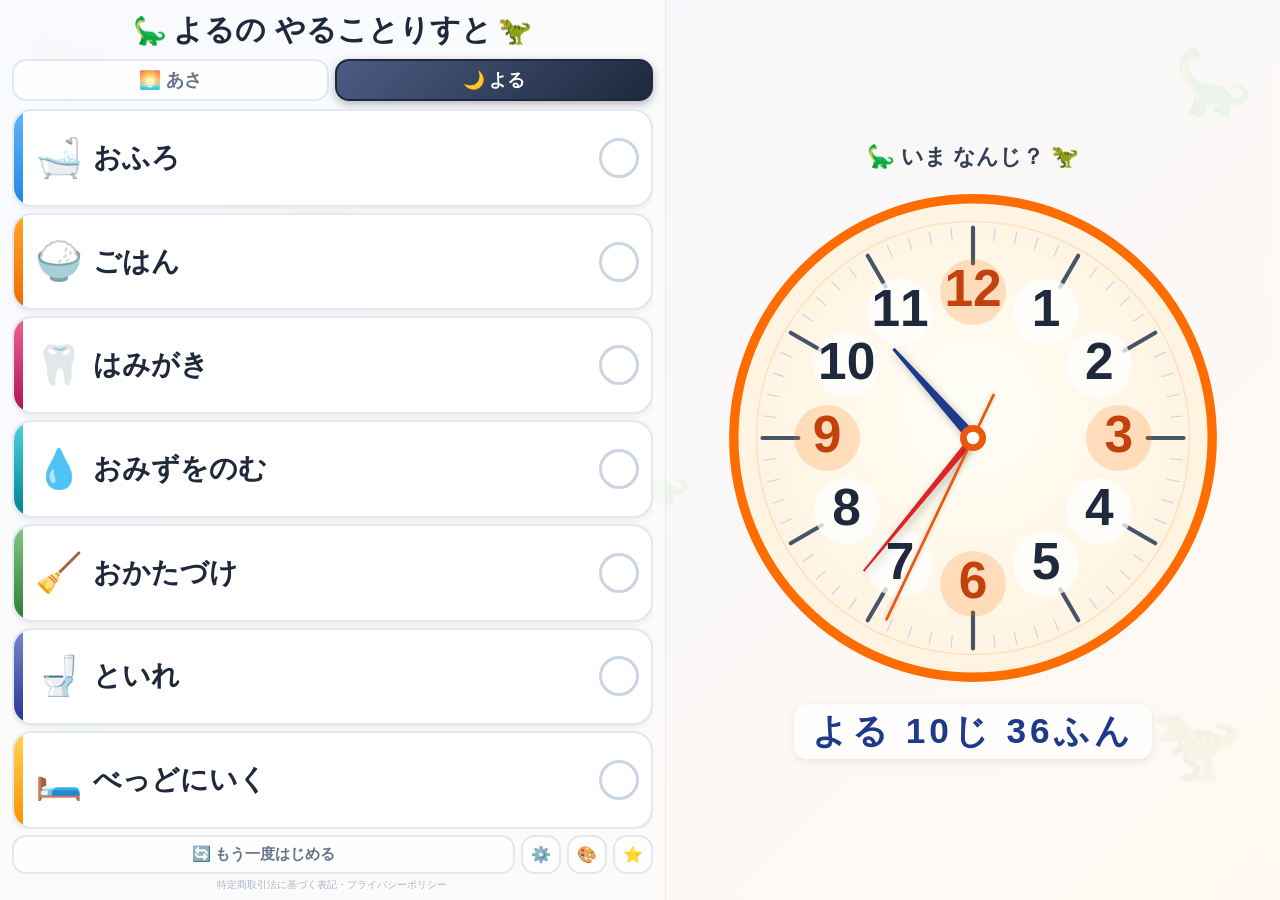
==== commit 5e390019: "GoatCounterのサイトコードを設定し計測を有効化 Co-Authored-By: Claude Fable 5 <noreply@anthropic.com>" ====
--- a/index.html
+++ b/index.html
@@ -5,6 +5,7 @@
   <meta name="viewport" content="width=device-width, initial-scale=1.0, user-scalable=no">
   <meta name="apple-mobile-web-app-capable" content="yes">
   <meta name="apple-mobile-web-app-status-bar-style" content="black-translucent">
+  <meta name="description" content="子どものお支度・生活習慣を楽しくサポートするお支度ボードアプリ。タップで「できた！」、時計の読み上げつき。あさとよるのやることりすと。">
   <title>🦖 やることりすと 🦕</title>
   <style>
     * { margin:0; padding:0; box-sizing:border-box; -webkit-tap-highlight-color:transparent; }
@@ -15,6 +16,7 @@
       background: linear-gradient(135deg, #F0F4FF 0%, #FFF7ED 100%);
       user-select: none; -webkit-user-select: none;
     }
+    input, textarea { user-select: text; -webkit-user-select: text; }
 
     /* 背景の恐竜 */
     #dinoBg { position:fixed; inset:0; pointer-events:none; z-index:0; overflow:hidden; }
@@ -88,33 +90,15 @@
       box-shadow:0 2px 6px rgba(0,0,0,.07);
       overflow:hidden; position:relative;
       transition:border-color .35s, box-shadow .35s, background .4s;
-    }
-
-    /* 左の色ストライプ */
+      font-family:inherit;
+    }
+
+    /* 左の色ストライプ（色はJSからインライン指定） */
     .stripe {
       width:9px; height:100%; flex-shrink:0;
       align-self:stretch; margin-right:12px;
       transition:background .4s;
     }
-    .c-bath   .stripe { background:linear-gradient(180deg,#60B5F5,#1E88E5); }
-    .c-meal   .stripe { background:linear-gradient(180deg,#FFA726,#EF6C00); }
-    .c-water  .stripe { background:linear-gradient(180deg,#FFCA28,#F57F17); }
-    .c-yogurt .stripe { background:linear-gradient(180deg,#F06292,#AD1457); }
-    .c-moku   .stripe { background:linear-gradient(180deg,#BA68C8,#6A1B9A); }
-    .c-teeth  .stripe { background:linear-gradient(180deg,#4DD0E1,#00838F); }
-    .c-clean  .stripe { background:linear-gradient(180deg,#81C784,#2E7D32); }
-    .c-bed    .stripe { background:linear-gradient(180deg,#7986CB,#283593); }
-
-    /* あさVer 用ストライプ色 */
-    .m-wake      .stripe { background:linear-gradient(180deg,#FFD54F,#FF8F00); }
-    .m-gargle    .stripe { background:linear-gradient(180deg,#4FC3F7,#0288D1); }
-    .m-meal      .stripe { background:linear-gradient(180deg,#FFA726,#EF6C00); }
-    .m-clothes   .stripe { background:linear-gradient(180deg,#F06292,#AD1457); }
-    .m-teeth     .stripe { background:linear-gradient(180deg,#4DD0E1,#00838F); }
-    .m-bag       .stripe { background:linear-gradient(180deg,#BA68C8,#6A1B9A); }
-    .m-sunscreen .stripe { background:linear-gradient(180deg,#81C784,#2E7D32); }
-    .m-socks     .stripe { background:linear-gradient(180deg,#7986CB,#283593); }
-    .m-go        .stripe { background:linear-gradient(180deg,#EF5350,#C62828); }
 
     .t-icon { font-size:clamp(1.6rem,3vw,2.5rem); margin-right:10px; flex-shrink:0; line-height:1; }
 
@@ -147,7 +131,7 @@
       border-color:#16A34A;
       box-shadow:0 5px 20px rgba(34,197,94,.38);
     }
-    .task.done .stripe  { background:rgba(255,255,255,.22); }
+    .task.done .stripe  { background:rgba(255,255,255,.22) !important; }
     .task.done .t-name  { color:white; }
     .task.done .t-circle {
       background:rgba(255,255,255,.28);
@@ -181,14 +165,29 @@
       to   { transform:scale(1.02); box-shadow:0 0 16px rgba(234,179,8,.5); }
     }
 
+    .tool-row { display:flex; gap:6px; align-items:stretch; }
+
     .reset-btn {
-      padding:7px; border-radius:14px;
+      flex:1; padding:7px; border-radius:14px;
       border:2px solid #E2E8F0; background:rgba(255,255,255,.7);
       color:#64748B; font-size:clamp(.75rem,1.4vw,.95rem);
       font-weight:700; cursor:pointer; font-family:inherit;
       touch-action:manipulation;
     }
     .reset-btn:active { opacity:.7; }
+
+    .tool-btn {
+      flex:0 0 auto; width:40px;
+      border-radius:14px; border:2px solid #E2E8F0;
+      background:rgba(255,255,255,.7); font-size:1rem;
+      cursor:pointer; touch-action:manipulation;
+    }
+    .tool-btn:active { opacity:.7; }
+
+    .legal-link {
+      text-align:center; font-size:.6rem; color:#A8B4C4;
+      text-decoration:none;
+    }
 
     /* ───── 右：時計 ───── */
     .right {
@@ -346,6 +345,142 @@
       color:rgba(255,255,255,0.45);font-size:clamp(0.75rem,2vw,1rem);
       white-space:nowrap;opacity:0;animation:hintIn 0.5s 1.8s ease forwards;
     }
+
+    /* ── 汎用完了演出（うちゅう・どうぶつテーマ） ── */
+    #genOverlay {
+      position:fixed;inset:0;z-index:99999;
+      display:flex;align-items:flex-end;justify-content:center;
+      cursor:pointer;overflow:hidden;
+    }
+    #genOverlay.shake { animation:trexShake 0.1s ease infinite; }
+    .gen-emoji {
+      font-size:clamp(9rem,42vw,20rem); line-height:1;
+      margin-bottom:6vh;
+      animation:trexRise 0.65s cubic-bezier(0.22,1,0.36,1) forwards;
+    }
+    .gen-label {
+      position:absolute;top:10%;left:50%;
+      white-space:nowrap;
+      font-size:clamp(2.2rem,8vw,5.5rem);font-weight:900;
+      font-family:Impact,'Arial Black',sans-serif;letter-spacing:4px;
+      opacity:0;
+      animation:roarBoom 0.3s 0.55s cubic-bezier(0.175,0.885,0.32,1.275) forwards;
+      transform:translateX(-50%);
+    }
+
+    /* ── モーダル共通（大人向けUI） ── */
+    .olay {
+      position:fixed; inset:0; z-index:100000;
+      background:rgba(15,23,42,.55);
+      display:flex; align-items:center; justify-content:center;
+      padding:16px;
+    }
+    .olay[hidden] { display:none; }
+    .modal {
+      background:white; border-radius:22px; padding:22px 20px 18px;
+      width:min(92vw,480px); max-height:86vh; overflow-y:auto;
+      box-shadow:0 20px 60px rgba(0,0,0,.35); position:relative;
+    }
+    .modal h2 { font-size:1.15rem; color:#1E293B; margin-bottom:10px; padding-right:36px; }
+    .close-x {
+      position:absolute; top:12px; right:12px;
+      width:32px; height:32px; border:none;
+      background:#F1F5F9; border-radius:50%;
+      font-size:1rem; cursor:pointer; color:#475569;
+    }
+
+    /* プレミアムモーダル */
+    .pm-price { font-size:1.45rem; font-weight:900; color:#EA580C; margin:4px 0 8px; }
+    .pm-list { list-style:none; margin:0 0 14px; display:flex; flex-direction:column; gap:6px; }
+    .pm-list li {
+      background:#F8FAFC; border-radius:12px; padding:9px 11px;
+      font-size:.86rem; color:#334155; line-height:1.5;
+    }
+    .pm-buy {
+      width:100%; padding:13px; border:none; border-radius:14px;
+      background:linear-gradient(135deg,#635BFF,#4F46E5); color:white;
+      font-weight:800; font-size:1rem; cursor:pointer; font-family:inherit;
+    }
+    .pm-buy:disabled { background:#CBD5E1; cursor:default; }
+    .code-row { display:flex; gap:6px; margin-top:12px; }
+    .code-row input {
+      flex:1; min-width:0; padding:10px; border:2px solid #E2E8F0;
+      border-radius:12px; font-family:inherit; font-size:.95rem;
+    }
+    .code-row button {
+      padding:10px 16px; border:2px solid #E2E8F0; border-radius:12px;
+      background:#F8FAFC; font-weight:700; cursor:pointer; font-family:inherit; color:#334155;
+    }
+    #codeMsg { font-size:.8rem; margin-top:6px; min-height:1.2em; font-weight:700; }
+    .pm-legal { display:block; margin-top:14px; font-size:.7rem; color:#94A3B8; text-align:center; }
+
+    /* 編集モーダル */
+    .edit-tabs { display:flex; gap:6px; margin-bottom:12px; }
+    .edit-tab {
+      flex:1; padding:8px; border-radius:12px; border:2px solid #E2E8F0;
+      background:white; font-weight:800; cursor:pointer; font-family:inherit; color:#64748B;
+    }
+    .edit-tab.active { background:#1E293B; color:white; border-color:#1E293B; }
+    .edit-row { display:flex; gap:5px; align-items:center; margin-bottom:6px; }
+    .edit-row .mv {
+      width:30px; height:36px; border:1px solid #E2E8F0; background:#F8FAFC;
+      border-radius:9px; cursor:pointer; color:#475569; font-size:.7rem;
+    }
+    .edit-row .mv:disabled { opacity:.3; cursor:default; }
+    .edit-row .icon-pick {
+      width:42px; height:36px; font-size:1.15rem; border:2px solid #E2E8F0;
+      background:white; border-radius:9px; cursor:pointer;
+    }
+    .edit-row input {
+      flex:1; min-width:0; padding:7px 9px; border:2px solid #E2E8F0;
+      border-radius:9px; font-family:inherit; font-size:.9rem;
+    }
+    .edit-row .del {
+      width:36px; height:36px; border:none; background:#FEE2E2;
+      color:#B91C1C; border-radius:9px; cursor:pointer; font-size:.9rem;
+    }
+    .add-task-btn {
+      width:100%; padding:10px; border:2px dashed #CBD5E1; border-radius:12px;
+      background:transparent; color:#64748B; font-weight:700;
+      cursor:pointer; font-family:inherit; margin-top:4px;
+    }
+    .edit-actions { display:flex; gap:8px; margin-top:14px; }
+    .edit-actions button {
+      flex:1; padding:11px; border-radius:12px; font-weight:700;
+      cursor:pointer; font-family:inherit; font-size:.9rem;
+    }
+    #resetDefaultBtn { border:2px solid #E2E8F0; background:white; color:#64748B; }
+    #editCloseBtn { border:none; background:#1E293B; color:white; }
+
+    /* 絵文字ピッカー */
+    .emoji-grid { display:grid; grid-template-columns:repeat(6,1fr); gap:6px; }
+    .emoji-grid button {
+      font-size:1.5rem; padding:8px 0; border:2px solid #F1F5F9;
+      background:white; border-radius:12px; cursor:pointer;
+    }
+    .emoji-grid button:active { background:#F1F5F9; }
+
+    /* テーマピッカー */
+    .theme-grid { display:flex; flex-direction:column; gap:8px; }
+    .theme-card {
+      display:flex; align-items:center; gap:10px; padding:13px 14px;
+      border:2px solid #E2E8F0; border-radius:14px; background:white;
+      cursor:pointer; font-family:inherit; font-size:1rem;
+      font-weight:800; color:#334155; text-align:left;
+    }
+    .theme-card.active { border-color:#22C55E; background:#F0FDF4; }
+    .theme-card .th-emojis { font-size:1.5rem; }
+    .theme-card .lock { margin-left:auto; font-size:.78rem; color:#94A3B8; font-weight:700; }
+
+    /* トースト */
+    #toast {
+      position:fixed; bottom:18px; left:50%; transform:translateX(-50%);
+      background:rgba(30,41,59,.92); color:white;
+      padding:10px 18px; border-radius:999px;
+      font-size:.85rem; font-weight:700; z-index:100001;
+      opacity:0; transition:opacity .3s; pointer-events:none; white-space:nowrap;
+    }
+    #toast.show { opacity:1; }
   </style>
 </head>
 <body>
@@ -368,129 +503,193 @@
       <button class="mode-btn mode-evening" id="modeEveningBtn" onclick="switchMode('evening')">🌙 よる</button>
     </div>
 
-    <div class="tasks" id="tasksMorning" style="display:none">
-      <button class="task m-wake"      onclick="tap(this)">
-        <div class="stripe"></div><span class="t-icon">🌅</span>
-        <span class="t-name">おきる</span>
-        <div class="t-circle"><span class="t-check">✓</span></div>
-      </button>
-      <button class="task m-gargle"    onclick="tap(this)">
-        <div class="stripe"></div><span class="t-icon">🚰</span>
-        <span class="t-name">うがい</span>
-        <div class="t-circle"><span class="t-check">✓</span></div>
-      </button>
-      <button class="task m-meal"      onclick="tap(this)">
-        <div class="stripe"></div><span class="t-icon">🍳</span>
-        <span class="t-name">あさごはん</span>
-        <div class="t-circle"><span class="t-check">✓</span></div>
-      </button>
-      <button class="task m-clothes"   onclick="tap(this)">
-        <div class="stripe"></div><span class="t-icon">👕</span>
-        <span class="t-name">おきがえ</span>
-        <div class="t-circle"><span class="t-check">✓</span></div>
-      </button>
-      <button class="task m-teeth"     onclick="tap(this)">
-        <div class="stripe"></div><span class="t-icon">🦷</span>
-        <span class="t-name">はみがき</span>
-        <div class="t-circle"><span class="t-check">✓</span></div>
-      </button>
-      <button class="task m-bag"       onclick="tap(this)">
-        <div class="stripe"></div><span class="t-icon">🎒</span>
-        <span class="t-name">ほいくえんのようい</span>
-        <div class="t-circle"><span class="t-check">✓</span></div>
-      </button>
-      <button class="task m-sunscreen" onclick="tap(this)">
-        <div class="stripe"></div><span class="t-icon">🧴</span>
-        <span class="t-name">ひやけどめをぬる</span>
-        <div class="t-circle"><span class="t-check">✓</span></div>
-      </button>
-      <button class="task m-socks"     onclick="tap(this)">
-        <div class="stripe"></div><span class="t-icon">🧦</span>
-        <span class="t-name">くつしたをはく</span>
-        <div class="t-circle"><span class="t-check">✓</span></div>
-      </button>
-      <button class="task m-go"        onclick="tap(this)">
-        <div class="stripe"></div><span class="t-icon">🚗</span>
-        <span class="t-name">しゅっぱつ！</span>
-        <div class="t-circle"><span class="t-check">✓</span></div>
-      </button>
-    </div>
-
-    <div class="tasks" id="tasksEvening">
-      <button class="task c-bath"   onclick="tap(this)">
-        <div class="stripe"></div><span class="t-icon">🛁</span>
-        <span class="t-name">おふろ</span>
-        <div class="t-circle"><span class="t-check">✓</span></div>
-      </button>
-      <button class="task c-meal"   onclick="tap(this)">
-        <div class="stripe"></div><span class="t-icon">🍚</span>
-        <span class="t-name">ごはん</span>
-        <div class="t-circle"><span class="t-check">✓</span></div>
-      </button>
-      <button class="task c-yogurt" onclick="tap(this)">
-        <div class="stripe"></div><span class="t-icon">🥣</span>
-        <span class="t-name">よーぐると</span>
-        <div class="t-circle"><span class="t-check">✓</span></div>
-      </button>
-      <button class="task c-moku"   onclick="tap(this)">
-        <div class="stripe"></div><span class="t-icon">🫧</span>
-        <span class="t-name">もくもく</span>
-        <div class="t-circle"><span class="t-check">✓</span></div>
-      </button>
-      <button class="task c-water"  onclick="tap(this)">
-        <div class="stripe"></div><span class="t-icon">💧</span>
-        <span class="t-name">おみずをのむ</span>
-        <div class="t-circle"><span class="t-check">✓</span></div>
-      </button>
-      <button class="task c-teeth"  onclick="tap(this)">
-        <div class="stripe"></div><span class="t-icon">🦷</span>
-        <span class="t-name">はみがき</span>
-        <div class="t-circle"><span class="t-check">✓</span></div>
-      </button>
-      <button class="task c-clean"  onclick="tap(this)">
-        <div class="stripe"></div><span class="t-icon">🧹</span>
-        <span class="t-name">おかたづけ</span>
-        <div class="t-circle"><span class="t-check">✓</span></div>
-      </button>
-      <button class="task c-bed"    onclick="tap(this)">
-        <div class="stripe"></div><span class="t-icon">🛏️</span>
-        <span class="t-name">べっどにいく</span>
-        <div class="t-circle"><span class="t-check">✓</span></div>
-      </button>
-    </div>
+    <div class="tasks" id="tasksMorning" style="display:none"></div>
+    <div class="tasks" id="tasksEvening"></div>
 
     <div class="footer">
-      <div class="celeb" id="celeb">🎉 ぜんぶできたよ！えらい！🦖💫🦕 🎉</div>
-      <button class="reset-btn" onclick="resetAll()">🔄 もう一度はじめる</button>
+      <div class="celeb" id="celeb">🎉 ぜんぶできたよ！えらい！ 🎉</div>
+      <div class="tool-row">
+        <button class="reset-btn" onclick="resetAll()">🔄 もう一度はじめる</button>
+        <button class="tool-btn" id="gearBtn" title="タスクの編集（長押し）">⚙️</button>
+        <button class="tool-btn" id="themeBtn" title="きせかえテーマ">🎨</button>
+        <button class="tool-btn" id="premiumBtn" title="プレミアム">⭐</button>
+      </div>
+      <a class="legal-link" href="legal.html" target="_blank">特定商取引法に基づく表記・プライバシーポリシー</a>
     </div>
   </div>
 
   <!-- ===== 右：時計 ===== -->
   <div class="right" id="clockPanel" onclick="speakTime()" style="cursor:pointer;">
-    <div class="clock-label">🦕 いま なんじ？ 🦖</div>
+    <div class="clock-label"><span id="clockIconL">🦕</span> いま なんじ？ <span id="clockIconR">🦖</span></div>
     <canvas id="clockCanvas"></canvas>
     <div class="digital" id="digital">--:--</div>
   </div>
 </div>
 
+<!-- ===== プレミアムモーダル ===== -->
+<div class="olay" id="premiumModal" hidden>
+  <div class="modal">
+    <button class="close-x" data-close>×</button>
+    <h2>⭐ プレミアム</h2>
+    <div id="pmBody">
+      <div class="pm-price">買い切り 480円</div>
+      <ul class="pm-list">
+        <li>✏️ タスクを自由に編集：追加・削除・並べ替え・アイコン変更。「おくすり」「ぴあののれんしゅう」など、うちの子だけのやることりすとが作れます</li>
+        <li>🎨 きせかえテーマ：うちゅう・どうぶつ（完了のごほうび演出も変わります）</li>
+        <li>🔓 一度の購入でずっと使えます（月額なし）</li>
+      </ul>
+      <button class="pm-buy" id="buyBtn">購入する</button>
+      <div class="code-row">
+        <input id="codeInput" placeholder="かいじょコード" autocomplete="off" autocapitalize="characters">
+        <button id="redeemBtn">解除</button>
+      </div>
+      <div id="codeMsg"></div>
+    </div>
+    <div id="pmThanks" hidden style="text-align:center;padding:14px 0;">
+      <div style="font-size:2.6rem">⭐</div>
+      <p style="font-weight:800;color:#1E293B;margin-top:8px;">プレミアム解除済みです</p>
+      <p style="font-size:.85rem;color:#64748B;margin-top:4px;">いつもありがとうございます！</p>
+    </div>
+    <a class="pm-legal" href="legal.html" target="_blank">特定商取引法に基づく表記・プライバシーポリシー</a>
+  </div>
+</div>
+
+<!-- ===== タスク編集モーダル ===== -->
+<div class="olay" id="editModal" hidden>
+  <div class="modal">
+    <button class="close-x" data-close>×</button>
+    <h2>✏️ タスクの編集</h2>
+    <div class="edit-tabs">
+      <button class="edit-tab" id="editTabM">🌅 あさ</button>
+      <button class="edit-tab" id="editTabE">🌙 よる</button>
+    </div>
+    <div id="editList"></div>
+    <button class="add-task-btn" id="addTaskBtn">＋ タスクを追加</button>
+    <div class="edit-actions">
+      <button id="resetDefaultBtn">はじめの状態に戻す</button>
+      <button id="editCloseBtn">閉じる</button>
+    </div>
+  </div>
+</div>
+
+<!-- ===== 絵文字ピッカー ===== -->
+<div class="olay" id="emojiModal" hidden>
+  <div class="modal">
+    <button class="close-x" data-close>×</button>
+    <h2>アイコンをえらぶ</h2>
+    <div class="emoji-grid" id="emojiGrid"></div>
+  </div>
+</div>
+
+<!-- ===== テーマピッカー ===== -->
+<div class="olay" id="themeModal" hidden>
+  <div class="modal">
+    <button class="close-x" data-close>×</button>
+    <h2>🎨 きせかえテーマ</h2>
+    <div class="theme-grid" id="themeGrid"></div>
+  </div>
+</div>
+
+<div id="toast"></div>
+
 <script>
-/* ── 背景の恐竜 ── */
-(function () {
+/* ================= 設定 ================= */
+/* Stripe Payment LinkのURL（Stripeダッシュボードで作成後に差し替え） */
+const STRIPE_PAYMENT_LINK = 'https://buy.stripe.com/REPLACE_ME';
+/* アンロックトークンのSHA-256ハッシュ（トークン本体はコードに置かない） */
+const PREMIUM_TOKEN_HASH = '9dff589f8c56838e3f2ff50d02f62cc0fcb1d6d5f5bb6575f1a7a9c6a98283b6';
+/* GoatCounterのサイトコード（アカウント作成後に設定。空なら計測しない） */
+const GOATCOUNTER_CODE = 'yumyum888';
+
+/* ================= 計測 ================= */
+if (GOATCOUNTER_CODE) {
+  const s = document.createElement('script');
+  s.async = true;
+  s.src = 'https://gc.zgo.at/count.js';
+  s.dataset.goatcounter = `https://${GOATCOUNTER_CODE}.goatcounter.com/count`;
+  document.head.appendChild(s);
+}
+function track(name) {
+  if (window.goatcounter && window.goatcounter.count) {
+    window.goatcounter.count({ path: name, event: true });
+  }
+}
+
+/* ================= テーマ ================= */
+/* celeb.variants: 全タスク完了時の演出プール。毎回ランダムに1つ選ばれる。
+   {svg:true} は手描きSVG演出（あさ=エラスモサウルス／よる=ティラノサウルス） */
+const THEMES = {
+  dino: {
+    label: 'きょうりゅう', free: true,
+    bg: ['🦖','🦕'],
+    iconL: '🦕', iconR: '🦖', mornL: '🌞', mornR: '☀️',
+    clockL: '🦕', clockR: '🦖',
+    celeb: {
+      color: '#9CCC65', glow: 'rgba(120,200,60,0.55)', bgc: 'rgba(8,25,5,0.9)',
+      variants: [
+        { svg: true },
+        { emoji: '🦖', label: 'がおー!!' },
+        { emoji: '🦕', label: 'のっしのっし!!' },
+        { emoji: '🌋', label: 'どっかーん!!' },
+        { emoji: '🥚', label: 'ぱっかーん!!' },
+      ],
+    },
+  },
+  space: {
+    label: 'うちゅう',
+    bg: ['🚀','🪐','⭐','🌟'],
+    iconL: '🪐', iconR: '🚀', mornL: '🌞', mornR: '🚀',
+    clockL: '🪐', clockR: '🚀',
+    celeb: {
+      color: '#B39DFF', glow: 'rgba(124,77,255,0.6)', bgc: 'rgba(12,6,40,0.9)',
+      variants: [
+        { emoji: '🚀', label: 'びゅーん!!' },
+        { emoji: '🛸', label: 'うぃんうぃん!!' },
+        { emoji: '🪐', label: 'ぐるんぐるん!!' },
+        { emoji: '🌟', label: 'きらきらー!!' },
+        { emoji: '☄️', label: 'しゅばーん!!' },
+      ],
+    },
+  },
+  animal: {
+    label: 'どうぶつ',
+    bg: ['🐶','🐱','🐰','🦁'],
+    iconL: '🐱', iconR: '🐶', mornL: '🌞', mornR: '🐶',
+    clockL: '🐰', clockR: '🦁',
+    celeb: {
+      color: '#FFC24D', glow: 'rgba(255,143,0,0.6)', bgc: 'rgba(48,26,0,0.9)',
+      variants: [
+        { emoji: '🦁', label: 'がおー!!' },
+        { emoji: '🐶', label: 'わんわん!!' },
+        { emoji: '🐱', label: 'にゃーん!!' },
+        { emoji: '🐰', label: 'ぴょんぴょん!!' },
+        { emoji: '🐘', label: 'ぱおーん!!' },
+      ],
+    },
+  },
+};
+let currentTheme = localStorage.getItem('oshitaku_theme_v1') || 'dino';
+if (!THEMES[currentTheme]) currentTheme = 'dino';
+
+/* ── 背景の浮遊絵文字 ── */
+const BG_SPOTS = [
+  {t:'3%', l:'2%',  s:'4rem',  d:'4.2s',dl:'0s'  },
+  {t:'72%',l:'3%',  s:'4.5rem',d:'5.1s',dl:'1.3s'},
+  {t:'38%',l:'46%', s:'3.5rem',d:'3.8s',dl:'0.7s'},
+  {t:'5%', r:'2%',  s:'4rem',  d:'4.7s',dl:'2s'  },
+  {t:'78%',r:'3%',  s:'4.5rem',d:'3.5s',dl:'0.4s'},
+  {t:'50%',r:'46%', s:'3rem',  d:'5.4s',dl:'1.7s'},
+  {t:'22%',l:'23%', s:'3rem',  d:'4s',  dl:'2.5s'},
+  {t:'58%',r:'22%', s:'3.5rem',d:'4.9s',dl:'0.9s'},
+];
+function renderBg() {
   const bg = document.getElementById('dinoBg');
-  const items = [
-    {e:'🦖',t:'3%', l:'2%',  s:'4rem',  d:'4.2s',dl:'0s'  },
-    {e:'🦕',t:'72%',l:'3%',  s:'4.5rem',d:'5.1s',dl:'1.3s'},
-    {e:'🦖',t:'38%',l:'46%', s:'3.5rem',d:'3.8s',dl:'0.7s'},
-    {e:'🦕',t:'5%', r:'2%',  s:'4rem',  d:'4.7s',dl:'2s'  },
-    {e:'🦖',t:'78%',r:'3%',  s:'4.5rem',d:'3.5s',dl:'0.4s'},
-    {e:'🦕',t:'50%',r:'46%', s:'3rem',  d:'5.4s',dl:'1.7s'},
-    {e:'🦖',t:'22%',l:'23%', s:'3rem',  d:'4s',  dl:'2.5s'},
-    {e:'🦕',t:'58%',r:'22%', s:'3.5rem',d:'4.9s',dl:'0.9s'},
-  ];
-  items.forEach(p => {
+  const emojis = THEMES[currentTheme].bg;
+  bg.innerHTML = '';
+  BG_SPOTS.forEach((p, i) => {
     const el = document.createElement('div');
     el.className = 'dino';
-    el.textContent = p.e;
+    el.textContent = emojis[i % emojis.length];
     el.style.fontSize = p.s;
     el.style.animationDuration = p.d;
     el.style.animationDelay   = p.dl;
@@ -499,9 +698,89 @@
     if (p.r) el.style.right = p.r;
     bg.appendChild(el);
   });
-})();
-
-/* ── アナログ時計 ── */
+}
+
+function applyTheme() {
+  const th = THEMES[currentTheme];
+  renderBg();
+  document.getElementById('clockIconL').textContent = th.clockL;
+  document.getElementById('clockIconR').textContent = th.clockR;
+  switchMode(currentMode);
+}
+
+/* ================= タスクデータ ================= */
+const PALETTE = [
+  ['#60B5F5','#1E88E5'], ['#FFA726','#EF6C00'], ['#F06292','#AD1457'],
+  ['#4DD0E1','#00838F'], ['#81C784','#2E7D32'], ['#7986CB','#283593'],
+  ['#FFD54F','#FF8F00'], ['#BA68C8','#6A1B9A'], ['#EF5350','#C62828'],
+  ['#4FC3F7','#0288D1'],
+];
+const DEFAULT_TASKS = {
+  morning: [
+    {name:'おきる',           icon:'🌅'},
+    {name:'かおをあらう',     icon:'🧼'},
+    {name:'あさごはん',       icon:'🍳'},
+    {name:'おきがえ',         icon:'👕'},
+    {name:'はみがき',         icon:'🦷'},
+    {name:'もちもののようい', icon:'🎒'},
+    {name:'くつしたをはく',   icon:'🧦'},
+    {name:'しゅっぱつ！',     icon:'🚗'},
+  ],
+  evening: [
+    {name:'おふろ',           icon:'🛁'},
+    {name:'ごはん',           icon:'🍚'},
+    {name:'はみがき',         icon:'🦷'},
+    {name:'おみずをのむ',     icon:'💧'},
+    {name:'おかたづけ',       icon:'🧹'},
+    {name:'といれ',           icon:'🚽'},
+    {name:'べっどにいく',     icon:'🛏️'},
+  ],
+};
+function loadTasks() {
+  try {
+    const raw = localStorage.getItem('oshitaku_tasks_v1');
+    if (raw) {
+      const t = JSON.parse(raw);
+      if (t && Array.isArray(t.morning) && Array.isArray(t.evening)
+          && t.morning.length && t.evening.length) return t;
+    }
+  } catch (e) {}
+  return JSON.parse(JSON.stringify(DEFAULT_TASKS));
+}
+let tasks = loadTasks();
+function saveTasks() {
+  localStorage.setItem('oshitaku_tasks_v1', JSON.stringify(tasks));
+}
+
+function renderTasks() {
+  ['morning', 'evening'].forEach(mode => {
+    const cont = document.getElementById(mode === 'morning' ? 'tasksMorning' : 'tasksEvening');
+    cont.innerHTML = '';
+    tasks[mode].forEach((t, i) => {
+      const [c1, c2] = PALETTE[i % PALETTE.length];
+      const btn = document.createElement('button');
+      btn.className = 'task';
+      btn.onclick = () => tap(btn);
+      const stripe = document.createElement('div');
+      stripe.className = 'stripe';
+      stripe.style.background = `linear-gradient(180deg,${c1},${c2})`;
+      const icon = document.createElement('span');
+      icon.className = 't-icon';
+      icon.textContent = t.icon;
+      const name = document.createElement('span');
+      name.className = 't-name';
+      name.textContent = t.name;
+      const circle = document.createElement('div');
+      circle.className = 't-circle';
+      circle.innerHTML = '<span class="t-check">✓</span>';
+      btn.append(stripe, icon, name, circle);
+      cont.appendChild(btn);
+    });
+  });
+  checkAll();
+}
+
+/* ================= アナログ時計 ================= */
 const canvas = document.getElementById('clockCanvas');
 const ctx    = canvas.getContext('2d');
 
@@ -625,7 +904,7 @@
 
 function tick() { drawClock(); requestAnimationFrame(tick); }
 
-/* ── あさ／よる 切り替え ── */
+/* ================= あさ／よる 切り替え ================= */
 let currentMode = 'evening';
 
 function activeTasksEl() {
@@ -635,17 +914,18 @@
 function switchMode(mode) {
   currentMode = mode;
   const isMorning = mode === 'morning';
+  const th = THEMES[currentTheme];
   document.getElementById('tasksMorning').style.display = isMorning ? 'flex' : 'none';
   document.getElementById('tasksEvening').style.display = isMorning ? 'none' : 'flex';
   document.getElementById('modeMorningBtn').classList.toggle('active', isMorning);
   document.getElementById('modeEveningBtn').classList.toggle('active', !isMorning);
   document.getElementById('boardTitle').textContent = isMorning ? 'あさの やることりすと' : 'よるの やることりすと';
-  document.getElementById('boardIconL').textContent = isMorning ? '🌞' : '🦕';
-  document.getElementById('boardIconR').textContent = isMorning ? '☀️' : '🦖';
+  document.getElementById('boardIconL').textContent = isMorning ? th.mornL : th.iconL;
+  document.getElementById('boardIconR').textContent = isMorning ? th.mornR : th.iconR;
   checkAll();
 }
 
-/* ── タスク ── */
+/* ================= タスク操作 ================= */
 function tap(btn) {
   const completing = !btn.classList.contains('done');
   btn.classList.toggle('done');
@@ -664,10 +944,18 @@
   const all  = container.querySelectorAll('.task');
   const done = container.querySelectorAll('.task.done');
   const cel  = document.getElementById('celeb');
-  if (all.length === done.length) {
+  if (all.length && all.length === done.length) {
     cel.style.display = 'block';
     confetti();
-    setTimeout(currentMode === 'morning' ? showElasmosaurus : showTRex, 800);
+    setTimeout(() => {
+      const c = THEMES[currentTheme].celeb;
+      const v = c.variants[Math.floor(Math.random() * c.variants.length)];
+      if (v.svg) {
+        (currentMode === 'morning' ? showElasmosaurus : showTRex)();
+      } else {
+        showGenericCeleb(c, v);
+      }
+    }, 800);
   } else {
     cel.style.display = 'none';
   }
@@ -678,7 +966,7 @@
   document.getElementById('celeb').style.display = 'none';
 }
 
-/* ── コンフェッティ ── */
+/* ================= コンフェッティ ================= */
 function confetti() {
   const cols = ['#22C55E','#3B82F6','#F59E0B','#EC4899','#8B5CF6','#EF4444','#06B6D4','#FBBF24'];
   for (let i = 0; i < 90; i++) {
@@ -699,7 +987,37 @@
   }
 }
 
-/* ── ティラノサウルス演出 ── */
+/* ================= 完了演出の効果音 ================= */
+function playRumble(baseFreq, lpFreq) {
+  try {
+    const ac = new (window.AudioContext || window.webkitAudioContext)();
+    const dur = 2.8, sr = ac.sampleRate;
+    const buf = ac.createBuffer(1, sr * dur, sr);
+    const d = buf.getChannelData(0);
+    for (let i = 0; i < d.length; i++) {
+      const t = i / sr;
+      const env = Math.min(1, t * 6) * Math.pow(Math.max(0, 1 - t / dur), 0.4);
+      const f = baseFreq + t * 25;
+      const vib = Math.sin(2 * Math.PI * 7 * t) * 0.018;
+      d[i] = (
+        Math.sin(2 * Math.PI * f * (1 + vib) * t) * 0.38 +
+        Math.sin(2 * Math.PI * f * 1.48 * t) * 0.22 +
+        Math.sin(2 * Math.PI * f * 2.02 * t) * 0.14 +
+        Math.sin(2 * Math.PI * 190 * t) * 0.08 +
+        (Math.random() - 0.5) * 0.14
+      ) * env * 0.75;
+    }
+    const src = ac.createBufferSource();
+    src.buffer = buf;
+    const lp = ac.createBiquadFilter();
+    lp.type = 'lowpass'; lp.frequency.value = lpFreq;
+    const g = ac.createGain(); g.gain.value = 1.4;
+    src.connect(lp); lp.connect(g); g.connect(ac.destination);
+    src.start();
+  } catch(e) {}
+}
+
+/* ================= ティラノサウルス演出（きょうりゅう・よる） ================= */
 function showTRex() {
   if (document.getElementById('trexOverlay')) return;
   const ov = document.createElement('div');
@@ -791,35 +1109,7 @@
     });
   }, 500);
 
-  function playRoar() {
-    try {
-      const ac = new (window.AudioContext || window.webkitAudioContext)();
-      const dur = 2.8, sr = ac.sampleRate;
-      const buf = ac.createBuffer(1, sr * dur, sr);
-      const d = buf.getChannelData(0);
-      for (let i = 0; i < d.length; i++) {
-        const t = i / sr;
-        const env = Math.min(1, t * 6) * Math.pow(Math.max(0, 1 - t / dur), 0.4);
-        const f = 55 + t * 25;
-        const vib = Math.sin(2 * Math.PI * 7 * t) * 0.018;
-        d[i] = (
-          Math.sin(2 * Math.PI * f * (1 + vib) * t) * 0.38 +
-          Math.sin(2 * Math.PI * f * 1.48 * t) * 0.22 +
-          Math.sin(2 * Math.PI * f * 2.02 * t) * 0.14 +
-          Math.sin(2 * Math.PI * 190 * t) * 0.08 +
-          (Math.random() - 0.5) * 0.14
-        ) * env * 0.75;
-      }
-      const src = ac.createBufferSource();
-      src.buffer = buf;
-      const lp = ac.createBiquadFilter();
-      lp.type = 'lowpass'; lp.frequency.value = 380;
-      const g = ac.createGain(); g.gain.value = 1.4;
-      src.connect(lp); lp.connect(g); g.connect(ac.destination);
-      src.start();
-    } catch(e) {}
-  }
-  playRoar();
+  playRumble(55, 380);
 
   setTimeout(() => {
     ov.style.transition = 'opacity 0.8s';
@@ -834,7 +1124,7 @@
   });
 }
 
-/* ── エラスモサウルス演出（あさVer） ── */
+/* ================= エラスモサウルス演出（きょうりゅう・あさ） ================= */
 function showElasmosaurus() {
   if (document.getElementById('elasmoOverlay')) return;
   const ov = document.createElement('div');
@@ -948,7 +1238,49 @@
   });
 }
 
-/* ── 時刻読み上げ ── */
+/* ================= 汎用完了演出 ================= */
+function showGenericCeleb(c, v) {
+  if (document.getElementById('genOverlay')) return;
+  const ov = document.createElement('div');
+  ov.id = 'genOverlay';
+  ov.style.background = c.bgc;
+
+  const label = document.createElement('div');
+  label.className = 'gen-label';
+  label.textContent = v.label;
+  label.style.color = c.color;
+  label.style.textShadow = `0 0 30px ${c.glow}, 0 0 70px ${c.glow}`;
+
+  const em = document.createElement('div');
+  em.className = 'gen-emoji';
+  em.textContent = v.emoji;
+  em.style.filter = `drop-shadow(0 0 30px ${c.glow})`;
+
+  const hint = document.createElement('div');
+  hint.id = 'trexTapHint';
+  hint.textContent = 'タップで閉じる';
+
+  ov.append(label, em, hint);
+  document.body.appendChild(ov);
+
+  ov.classList.add('shake');
+  setTimeout(() => ov.classList.remove('shake'), 1200);
+  playRumble(85, 500);
+
+  setTimeout(() => {
+    ov.style.transition = 'opacity 0.8s';
+    ov.style.opacity = '0';
+    setTimeout(() => ov.remove(), 800);
+  }, 4500);
+
+  ov.addEventListener('click', () => {
+    ov.style.transition = 'opacity 0.3s';
+    ov.style.opacity = '0';
+    setTimeout(() => ov.remove(), 300);
+  });
+}
+
+/* ================= 時刻読み上げ ================= */
 /* ひらがなベタ書きだと音声エンジンがアクセントを推定できず不自然になるため、
    漢字まじりの文を渡し、端末にある中で最も自然な日本語音声を選ぶ */
 let jpVoice = null;
@@ -992,7 +1324,290 @@
   speechSynthesis.speak(utter);
 }
 
-/* ── 初期化 ── */
+/* ================= トースト ================= */
+let toastTimer = null;
+function showToast(msg) {
+  const el = document.getElementById('toast');
+  el.textContent = msg;
+  el.classList.add('show');
+  clearTimeout(toastTimer);
+  toastTimer = setTimeout(() => el.classList.remove('show'), 2200);
+}
+
+/* ================= プレミアム ================= */
+let isPremium = false;
+let premiumReady = null;
+
+async function sha256(text) {
+  const buf = await crypto.subtle.digest('SHA-256', new TextEncoder().encode(text));
+  return [...new Uint8Array(buf)].map(b => b.toString(16).padStart(2, '0')).join('');
+}
+async function verifyToken(t) {
+  if (!t || !window.crypto || !crypto.subtle) return false;
+  try {
+    return (await sha256(t.trim().toUpperCase())) === PREMIUM_TOKEN_HASH;
+  } catch (e) { return false; }
+}
+
+async function initPremium() {
+  if (await verifyToken(localStorage.getItem('oshitaku_premium'))) {
+    isPremium = true;
+  }
+  const p = new URLSearchParams(location.search).get('unlock');
+  if (p) {
+    if (await verifyToken(p)) {
+      localStorage.setItem('oshitaku_premium', p.trim().toUpperCase());
+      isPremium = true;
+      track('unlock-success');
+      confetti();
+      showToast('プレミアムが解除されました。ありがとうございます！');
+    }
+    history.replaceState(null, '', location.pathname);
+  }
+}
+
+async function openPremiumModal(from) {
+  if (premiumReady) await premiumReady;
+  document.getElementById('pmBody').hidden = isPremium;
+  document.getElementById('pmThanks').hidden = !isPremium;
+  document.getElementById('codeMsg').textContent = '';
+  openModal('premiumModal');
+  track('premium-modal-open');
+  if (from) track('premium-gate-' + from);
+}
+
+function setupPremiumUi() {
+  const buyBtn = document.getElementById('buyBtn');
+  if (STRIPE_PAYMENT_LINK.includes('REPLACE_ME')) {
+    buyBtn.disabled = true;
+    buyBtn.textContent = '準備中（近日公開）';
+  }
+  buyBtn.addEventListener('click', () => {
+    if (modalJustOpened()) return;
+    track('buy-click');
+    window.open(STRIPE_PAYMENT_LINK, '_blank');
+  });
+
+  document.getElementById('redeemBtn').addEventListener('click', async () => {
+    const input = document.getElementById('codeInput');
+    const msg = document.getElementById('codeMsg');
+    if (await verifyToken(input.value)) {
+      localStorage.setItem('oshitaku_premium', input.value.trim().toUpperCase());
+      isPremium = true;
+      track('unlock-success');
+      msg.style.color = '#16A34A';
+      msg.textContent = '解除しました！ありがとうございます！';
+      confetti();
+      setTimeout(() => {
+        document.getElementById('premiumModal').hidden = true;
+      }, 1200);
+    } else {
+      msg.style.color = '#DC2626';
+      msg.textContent = 'コードがちがうようです';
+    }
+  });
+}
+
+/* ================= タスク編集 ================= */
+let editMode = 'evening';
+const EDIT_EMOJIS = [
+  '🌅','🧼','🚰','🍳','🍚','🍱',
+  '🥣','🥛','💧','👕','🧥','🧦',
+  '👟','🦷','🪥','🛁','🚽','🧹',
+  '🧸','🛏️','😴','⏰','🎒','📚',
+  '✏️','🎨','🎹','⚽','🚲','🚗',
+  '🌂','💊','🩹','🐶','⭐','🌙',
+];
+let emojiTarget = -1;
+
+async function openEditModal() {
+  if (premiumReady) await premiumReady;
+  if (!isPremium) { openPremiumModal('edit'); return; }
+  editMode = currentMode;
+  buildEditList();
+  openModal('editModal');
+}
+
+function buildEditList() {
+  document.getElementById('editTabM').classList.toggle('active', editMode === 'morning');
+  document.getElementById('editTabE').classList.toggle('active', editMode === 'evening');
+  const list = document.getElementById('editList');
+  list.innerHTML = '';
+  tasks[editMode].forEach((t, i) => {
+    const row = document.createElement('div');
+    row.className = 'edit-row';
+
+    const up = document.createElement('button');
+    up.className = 'mv'; up.textContent = '▲'; up.disabled = i === 0;
+    up.onclick = () => {
+      [tasks[editMode][i-1], tasks[editMode][i]] = [tasks[editMode][i], tasks[editMode][i-1]];
+      saveTasks(); renderTasks(); buildEditList();
+    };
+
+    const dn = document.createElement('button');
+    dn.className = 'mv'; dn.textContent = '▼'; dn.disabled = i === tasks[editMode].length - 1;
+    dn.onclick = () => {
+      [tasks[editMode][i], tasks[editMode][i+1]] = [tasks[editMode][i+1], tasks[editMode][i]];
+      saveTasks(); renderTasks(); buildEditList();
+    };
+
+    const ic = document.createElement('button');
+    ic.className = 'icon-pick'; ic.textContent = t.icon;
+    ic.onclick = () => {
+      emojiTarget = i;
+      openModal('emojiModal');
+    };
+
+    const inp = document.createElement('input');
+    inp.value = t.name;
+    inp.maxLength = 14;
+    inp.addEventListener('input', () => {
+      tasks[editMode][i].name = inp.value;
+      saveTasks(); renderTasks();
+    });
+
+    const del = document.createElement('button');
+    del.className = 'del'; del.textContent = '🗑';
+    del.onclick = () => {
+      if (tasks[editMode].length <= 1) { showToast('さいごの1個は消せません'); return; }
+      if (confirm(`「${t.name}」を削除しますか？`)) {
+        tasks[editMode].splice(i, 1);
+        saveTasks(); renderTasks(); buildEditList();
+      }
+    };
+
+    row.append(up, dn, ic, inp, del);
+    list.appendChild(row);
+  });
+}
+
+function setupEditUi() {
+  document.getElementById('editTabM').onclick = () => { editMode = 'morning'; buildEditList(); };
+  document.getElementById('editTabE').onclick = () => { editMode = 'evening'; buildEditList(); };
+
+  document.getElementById('addTaskBtn').onclick = () => {
+    if (tasks[editMode].length >= 12) { showToast('タスクは12個までです'); return; }
+    tasks[editMode].push({ name: 'あたらしいタスク', icon: '⭐' });
+    saveTasks(); renderTasks(); buildEditList();
+  };
+
+  document.getElementById('resetDefaultBtn').onclick = () => {
+    if (confirm(`「${editMode === 'morning' ? 'あさ' : 'よる'}」のタスクをはじめの状態に戻しますか？`)) {
+      tasks[editMode] = JSON.parse(JSON.stringify(DEFAULT_TASKS[editMode]));
+      saveTasks(); renderTasks(); buildEditList();
+    }
+  };
+
+  document.getElementById('editCloseBtn').onclick = () => {
+    document.getElementById('editModal').hidden = true;
+  };
+
+  /* 絵文字ピッカー */
+  const grid = document.getElementById('emojiGrid');
+  EDIT_EMOJIS.forEach(e => {
+    const b = document.createElement('button');
+    b.textContent = e;
+    b.onclick = () => {
+      if (modalJustOpened()) return;
+      if (emojiTarget >= 0 && tasks[editMode][emojiTarget]) {
+        tasks[editMode][emojiTarget].icon = e;
+        saveTasks(); renderTasks(); buildEditList();
+      }
+      document.getElementById('emojiModal').hidden = true;
+    };
+    grid.appendChild(b);
+  });
+
+  /* 歯車は長押しで起動（子どもの誤タップ防止） */
+  const gearBtn = document.getElementById('gearBtn');
+  let gearTimer = null, gearFired = false;
+  gearBtn.addEventListener('pointerdown', () => {
+    gearFired = false;
+    gearTimer = setTimeout(() => { gearFired = true; openEditModal(); }, 600);
+  });
+  ['pointerup', 'pointerleave', 'pointercancel'].forEach(ev =>
+    gearBtn.addEventListener(ev, () => clearTimeout(gearTimer))
+  );
+  gearBtn.addEventListener('click', () => {
+    if (!gearFired) showToast('ながおしで ひらくよ');
+  });
+  gearBtn.addEventListener('contextmenu', e => e.preventDefault());
+}
+
+/* ================= テーマピッカー ================= */
+function buildThemeGrid() {
+  const grid = document.getElementById('themeGrid');
+  grid.innerHTML = '';
+  Object.entries(THEMES).forEach(([key, th]) => {
+    const card = document.createElement('button');
+    card.className = 'theme-card' + (key === currentTheme ? ' active' : '');
+    const locked = !th.free && !isPremium;
+
+    const em = document.createElement('span');
+    em.className = 'th-emojis';
+    em.textContent = th.bg.slice(0, 2).join('');
+    const lb = document.createElement('span');
+    lb.textContent = th.label;
+    card.append(em, lb);
+    if (locked) {
+      const lock = document.createElement('span');
+      lock.className = 'lock';
+      lock.textContent = '🔒 プレミアム';
+      card.appendChild(lock);
+    } else if (key === currentTheme) {
+      const cur = document.createElement('span');
+      cur.className = 'lock';
+      cur.textContent = '✔ 使用中';
+      card.appendChild(cur);
+    }
+
+    card.onclick = () => {
+      if (modalJustOpened()) return;
+      if (locked) {
+        document.getElementById('themeModal').hidden = true;
+        openPremiumModal('theme');
+        return;
+      }
+      currentTheme = key;
+      localStorage.setItem('oshitaku_theme_v1', key);
+      applyTheme();
+      buildThemeGrid();
+      document.getElementById('themeModal').hidden = true;
+    };
+    grid.appendChild(card);
+  });
+}
+
+/* ================= モーダル共通 ================= */
+/* 開いた直後の350msはモーダル内クリックを無視する。
+   タップの取りこぼし（ゴーストクリック・子どもの連打）が、
+   開いた瞬間のモーダル内ボタンに誤ヒットするのを防ぐ */
+let lastModalOpenAt = 0;
+function openModal(id) {
+  document.getElementById(id).hidden = false;
+  lastModalOpenAt = Date.now();
+}
+function modalJustOpened() {
+  return Date.now() - lastModalOpenAt < 350;
+}
+
+function setupModals() {
+  document.querySelectorAll('.olay').forEach(olay => {
+    olay.addEventListener('click', e => {
+      if (e.target === olay && !modalJustOpened()) olay.hidden = true;
+    });
+    const x = olay.querySelector('[data-close]');
+    if (x) x.addEventListener('click', () => { olay.hidden = true; });
+  });
+  document.getElementById('premiumBtn').addEventListener('click', () => openPremiumModal());
+  document.getElementById('themeBtn').addEventListener('click', async () => {
+    if (premiumReady) await premiumReady;
+    buildThemeGrid();
+    openModal('themeModal');
+  });
+}
+
+/* ================= 初期化 ================= */
 if (window.ResizeObserver) {
   new ResizeObserver(resizeClock).observe(document.getElementById('clockPanel'));
 }
@@ -1004,11 +1619,17 @@
 }
 
 window.addEventListener('load', () => {
+  renderTasks();
+  applyTheme();
   const h = new Date().getHours();
   switchMode(h >= 4 && h < 11 ? 'morning' : 'evening');
+  setupModals();
+  setupPremiumUi();
+  setupEditUi();
   pollResize(); tick();
+  premiumReady = initPremium();
 });
 window.addEventListener('resize', resizeClock);
 </script>
 </body>
-</html>+</html>
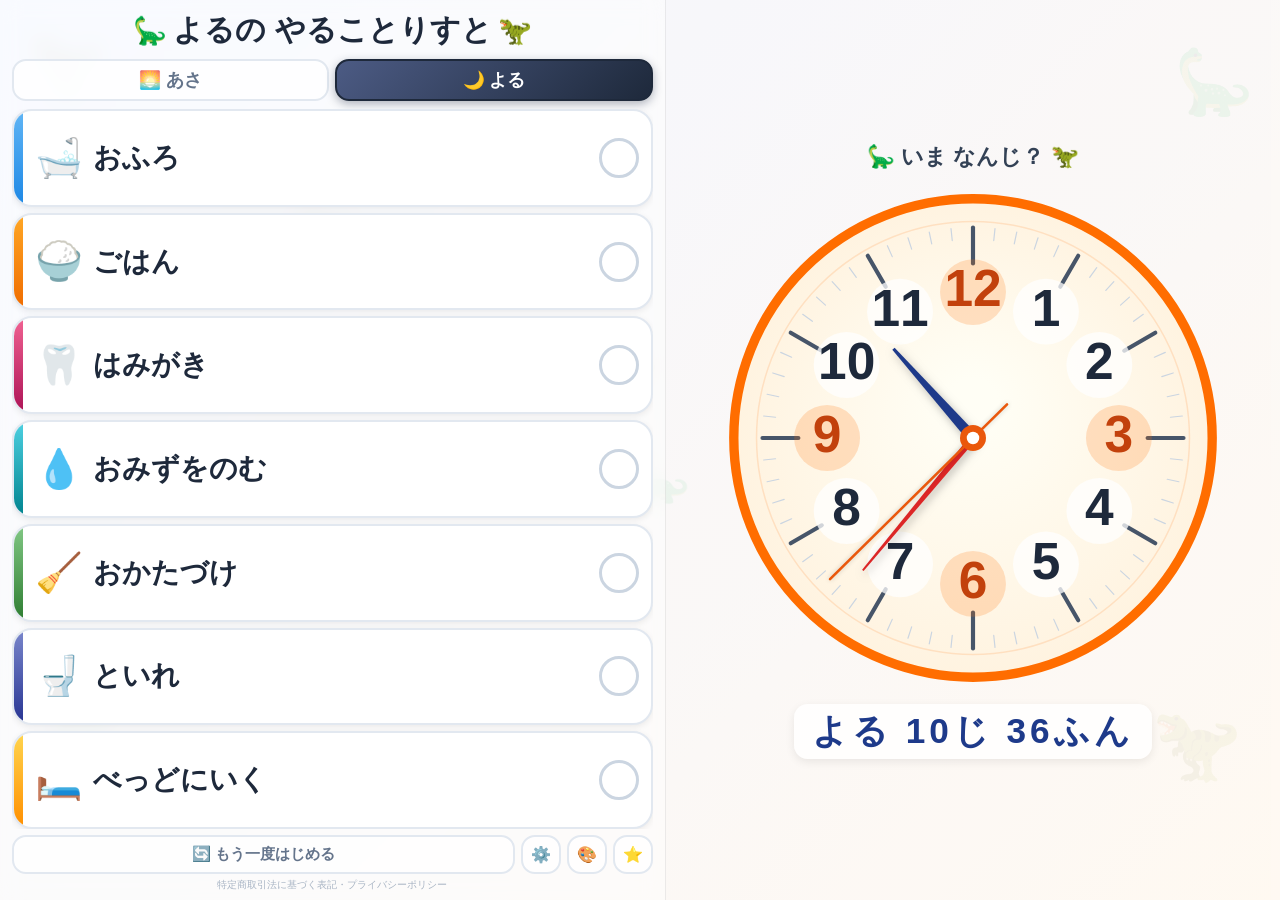
==== commit 18d6d93a: "Stripe Payment Linkを設定し購入ボタンを有効化 - 税込表記を追加（プレミアムモーダル・about.html） - 解除済み画面に別端末用の解除コード表示を追加  Co-Author" ====
--- a/index.html
+++ b/index.html
@@ -532,7 +532,7 @@
     <button class="close-x" data-close>×</button>
     <h2>⭐ プレミアム</h2>
     <div id="pmBody">
-      <div class="pm-price">買い切り 480円</div>
+      <div class="pm-price">買い切り 480円（税込）</div>
       <ul class="pm-list">
         <li>✏️ タスクを自由に編集：追加・削除・並べ替え・アイコン変更。「おくすり」「ぴあののれんしゅう」など、うちの子だけのやることりすとが作れます</li>
         <li>🎨 きせかえテーマ：うちゅう・どうぶつ（完了のごほうび演出も変わります）</li>
@@ -549,6 +549,8 @@
       <div style="font-size:2.6rem">⭐</div>
       <p style="font-weight:800;color:#1E293B;margin-top:8px;">プレミアム解除済みです</p>
       <p style="font-size:.85rem;color:#64748B;margin-top:4px;">いつもありがとうございます！</p>
+      <p style="font-size:.78rem;color:#94A3B8;margin-top:14px;">別の端末で使うときは、その端末でこのコードを入力してください</p>
+      <div id="pmCode" style="font-weight:800;font-size:1.05rem;color:#334155;background:#F8FAFC;border:1px dashed #CBD5E1;border-radius:10px;padding:8px 12px;margin-top:6px;display:inline-block;letter-spacing:1px;"></div>
     </div>
     <a class="pm-legal" href="legal.html" target="_blank">特定商取引法に基づく表記・プライバシーポリシー</a>
   </div>
@@ -595,7 +597,7 @@
 <script>
 /* ================= 設定 ================= */
 /* Stripe Payment LinkのURL（Stripeダッシュボードで作成後に差し替え） */
-const STRIPE_PAYMENT_LINK = 'https://buy.stripe.com/REPLACE_ME';
+const STRIPE_PAYMENT_LINK = 'https://buy.stripe.com/bJe3cx8P97i37khcSKbfO01';
 /* アンロックトークンのSHA-256ハッシュ（トークン本体はコードに置かない） */
 const PREMIUM_TOKEN_HASH = '9dff589f8c56838e3f2ff50d02f62cc0fcb1d6d5f5bb6575f1a7a9c6a98283b6';
 /* GoatCounterのサイトコード（アカウント作成後に設定。空なら計測しない） */
@@ -1370,6 +1372,9 @@
   if (premiumReady) await premiumReady;
   document.getElementById('pmBody').hidden = isPremium;
   document.getElementById('pmThanks').hidden = !isPremium;
+  if (isPremium) {
+    document.getElementById('pmCode').textContent = localStorage.getItem('oshitaku_premium') || '';
+  }
   document.getElementById('codeMsg').textContent = '';
   openModal('premiumModal');
   track('premium-modal-open');
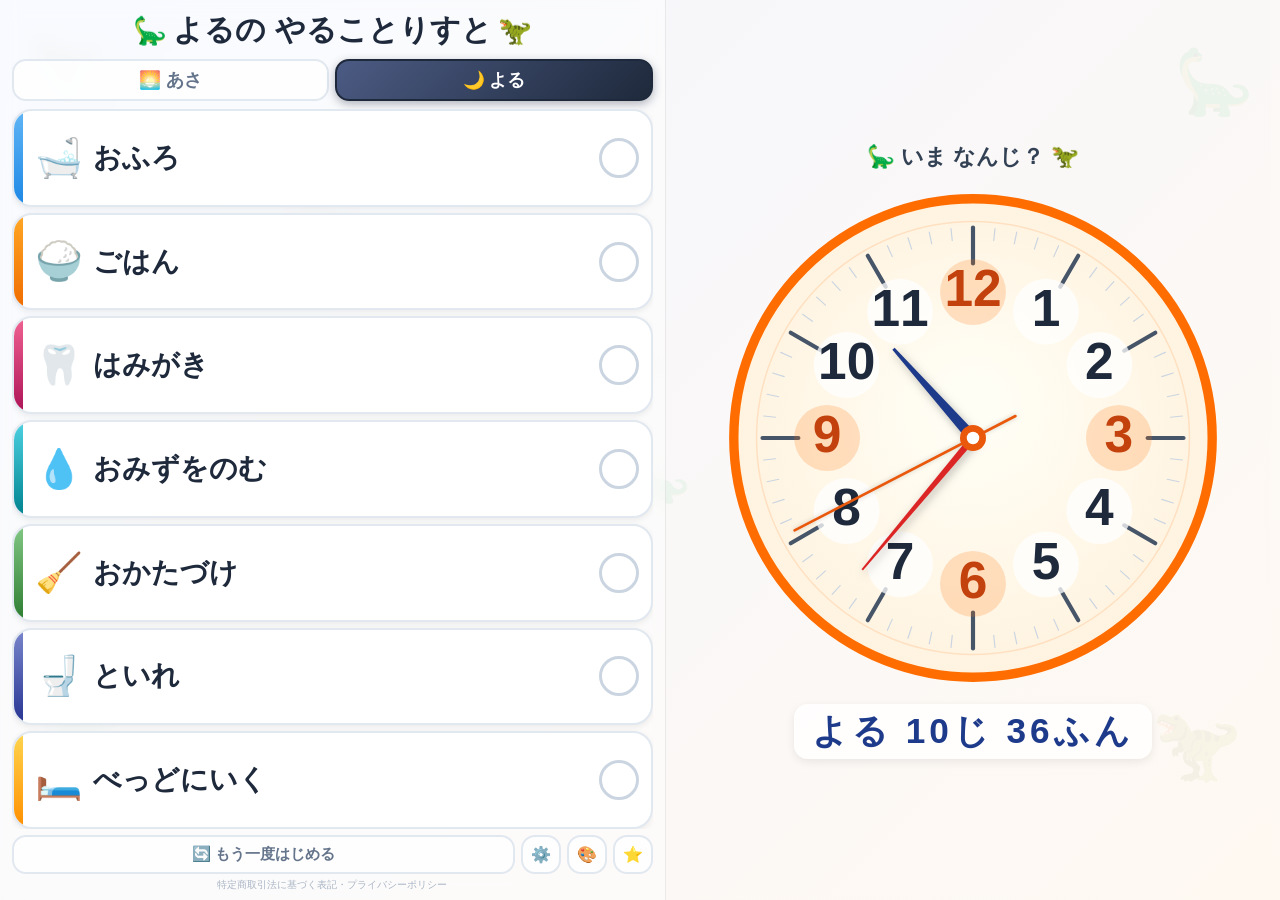
==== commit e0c8ff9d: "GitHubユーザー名変更に伴いURL参照を更新 Co-Authored-By: Claude Fable 5 <noreply@anthropic.com>" ====
--- a/index.html
+++ b/index.html
@@ -601,7 +601,7 @@
 /* アンロックトークンのSHA-256ハッシュ（トークン本体はコードに置かない） */
 const PREMIUM_TOKEN_HASH = '9dff589f8c56838e3f2ff50d02f62cc0fcb1d6d5f5bb6575f1a7a9c6a98283b6';
 /* GoatCounterのサイトコード（アカウント作成後に設定。空なら計測しない） */
-const GOATCOUNTER_CODE = 'yumyum888';
+const GOATCOUNTER_CODE = ''; // 新しいGoatCounterサイト作成後にコードを設定
 
 /* ================= 計測 ================= */
 if (GOATCOUNTER_CODE) {
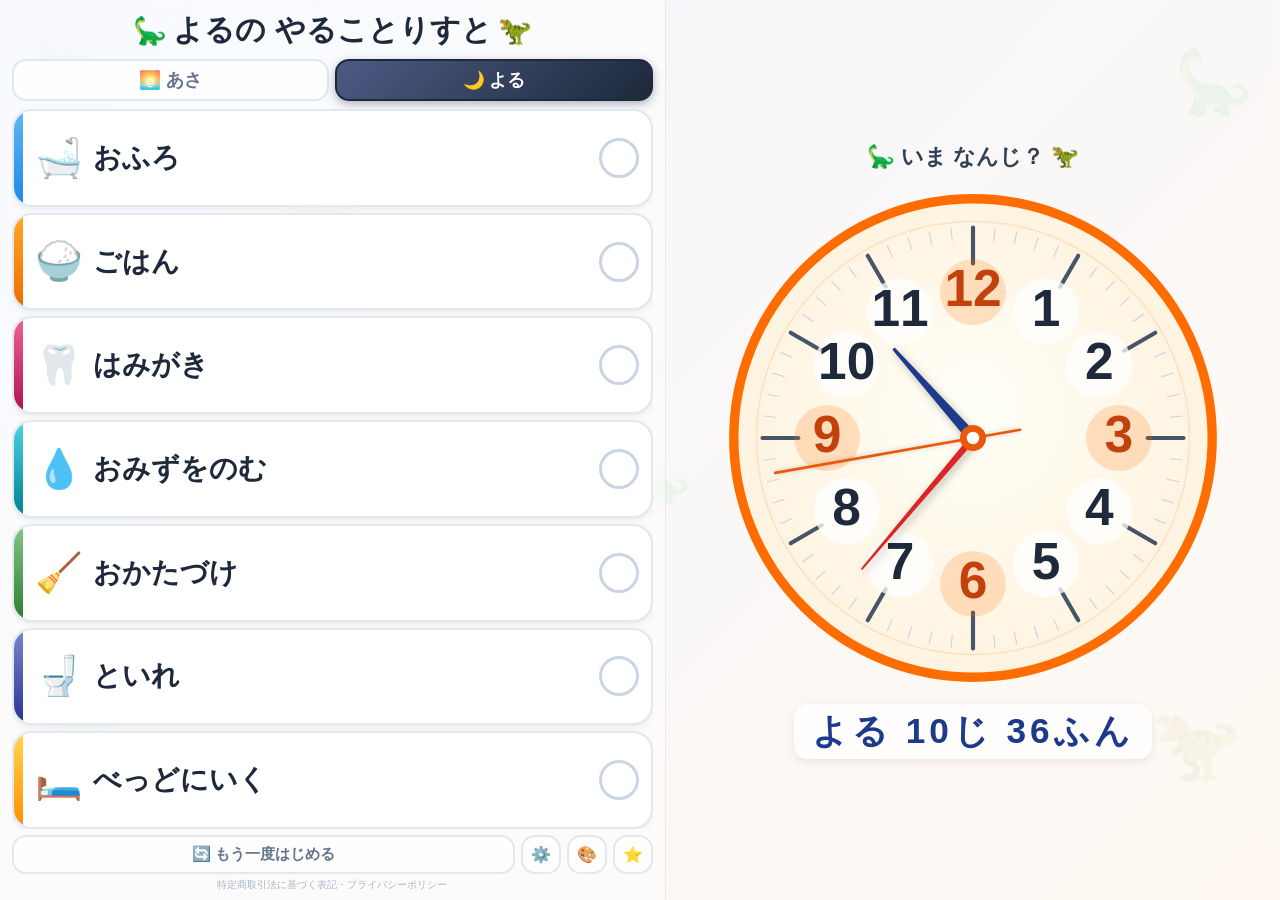
==== commit 837f45c7: "GoatCounterを新サイトコード（asumama-apps）で再開 Co-Authored-By: Claude Fable 5 <noreply@anthropic.com>" ====
--- a/index.html
+++ b/index.html
@@ -601,7 +601,7 @@
 /* アンロックトークンのSHA-256ハッシュ（トークン本体はコードに置かない） */
 const PREMIUM_TOKEN_HASH = '9dff589f8c56838e3f2ff50d02f62cc0fcb1d6d5f5bb6575f1a7a9c6a98283b6';
 /* GoatCounterのサイトコード（アカウント作成後に設定。空なら計測しない） */
-const GOATCOUNTER_CODE = ''; // 新しいGoatCounterサイト作成後にコードを設定
+const GOATCOUNTER_CODE = 'asumama-apps';
 
 /* ================= 計測 ================= */
 if (GOATCOUNTER_CODE) {
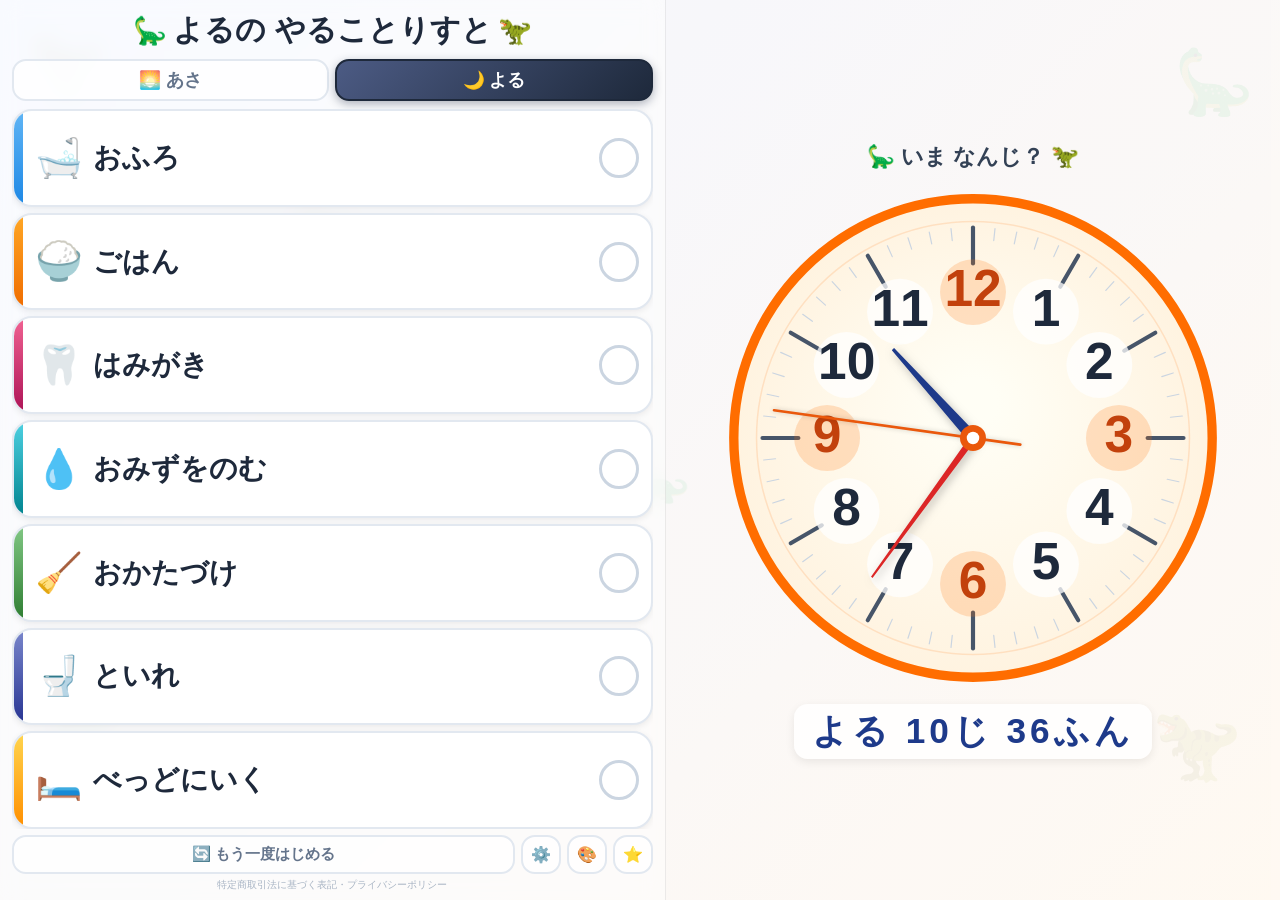
==== commit 8e8657ff: "時計の分針を1分ごとのステップ動作に、あさの恐竜演出をモササウルスに変更 - 分針は秒針が一周した瞬間にカチッと1分進む（切替時に軽くバウンド）。   60秒＝1分の概念を子どもがつかみやすくするため" ====
--- a/index.html
+++ b/index.html
@@ -294,56 +294,62 @@
     @keyframes hintIn { to{opacity:1} }
 
     /* ── エラスモサウルス演出（あさVer） ── */
-    #elasmoOverlay {
+    /* ── モササウルス演出（あさVer） ── */
+    #mosaOverlay {
       position:fixed;inset:0;z-index:99999;
-      background:rgba(0,20,45,0.88);
+      background:radial-gradient(ellipse at 52% 22%,rgba(10,62,92,0.9),rgba(2,16,34,0.94));
       display:flex;align-items:flex-end;justify-content:center;
       cursor:pointer;overflow:hidden;
     }
-    #elasmoOverlay.shake { animation:trexShake 0.1s ease infinite; }
-    #elasmoBgGlow {
+    #mosaOverlay.shake { animation:trexShake 0.1s ease infinite; }
+    #mosaRays {
       position:absolute;inset:0;pointer-events:none;
-      background:radial-gradient(ellipse at 60% 60%,rgba(0,180,255,0.3) 0%,transparent 65%);
-      animation:glowPulse 0.45s ease infinite alternate;
-    }
-    #elasmoSvgWrap {
+      background:
+        linear-gradient(202deg,rgba(150,220,255,0.16) 0%,transparent 22%),
+        linear-gradient(166deg,rgba(150,220,255,0.10) 0%,transparent 28%),
+        radial-gradient(ellipse at 55% 28%,rgba(0,190,255,0.28) 0%,transparent 60%);
+      animation:glowPulse 0.5s ease infinite alternate;
+    }
+    #mosaSvgWrap {
       position:relative;flex-shrink:0;
-      width:min(94vw,540px);
-      filter:drop-shadow(0 0 30px rgba(0,180,255,0.55));
-      animation:trexRise 0.65s cubic-bezier(0.22,1,0.36,1) forwards;
-    }
-    #elasmoNeck {
+      width:min(96vw,560px);
+      filter:drop-shadow(0 0 34px rgba(0,170,235,0.55));
+      animation:trexRise 0.7s cubic-bezier(0.22,1,0.36,1) forwards;
+    }
+    #mosaBody {
       transform-box:fill-box;
-      transform-origin:60% 96%;
-      animation:neckSway 1.2s 0.6s ease-in-out infinite alternate;
-    }
-    @keyframes neckSway { from{transform:rotate(-2deg)} to{transform:rotate(3deg)} }
-    #elasmoRoarLabel {
+      transform-origin:32% 86%;
+      animation:mosaLunge 0.7s 0.55s cubic-bezier(0.22,1,0.36,1) both,
+                mosaSway 2.2s 1.4s ease-in-out infinite alternate;
+    }
+    @keyframes mosaLunge { from{transform:rotate(8deg) translateY(8px)} to{transform:rotate(0) translateY(0)} }
+    @keyframes mosaSway  { from{transform:rotate(-1.5deg)} to{transform:rotate(2deg)} }
+    #mosaRoarLabel {
       position:absolute;top:6%;left:50%;
       white-space:nowrap;
       font-size:clamp(2.2rem,8vw,5.5rem);font-weight:900;
       font-family:Impact,'Arial Black',sans-serif;letter-spacing:4px;
-      color:#00CFFF;
+      color:#26E0FF;
       opacity:0;
-      animation:roarBoom 0.3s 0.75s cubic-bezier(0.175,0.885,0.32,1.275) forwards,
-                elasmoFlicker 0.18s 1.05s ease infinite alternate;
+      animation:roarBoom 0.3s 0.8s cubic-bezier(0.175,0.885,0.32,1.275) forwards,
+                mosaFlicker 0.18s 1.1s ease infinite alternate;
       transform:translateX(-50%);
     }
-    @keyframes elasmoFlicker {
-      from{text-shadow:0 0 20px rgba(0,190,255,0.9),0 0 50px rgba(0,140,255,0.6)}
-      to{text-shadow:0 0 45px rgba(0,220,255,1),0 0 90px rgba(0,150,255,0.9),0 0 130px rgba(0,100,255,0.4)}
-    }
-    .elasmoSplash {
+    @keyframes mosaFlicker {
+      from{text-shadow:0 0 20px rgba(0,200,255,0.9),0 0 50px rgba(0,150,255,0.6)}
+      to{text-shadow:0 0 45px rgba(0,230,255,1),0 0 95px rgba(0,160,255,0.9),0 0 140px rgba(0,110,255,0.4)}
+    }
+    .mosaSplash {
       position:absolute;bottom:2%;
       border-radius:50%;
-      background:radial-gradient(circle,rgba(190,235,255,0.8),rgba(80,170,220,0.15));
+      background:radial-gradient(circle,rgba(200,240,255,0.85),rgba(90,180,225,0.15));
       pointer-events:none;
       animation:dustPuff 1.2s ease-out forwards;
     }
-    #elasmoTapHint {
+    #mosaTapHint {
       position:absolute;bottom:3%;left:50%;transform:translateX(-50%);
       color:rgba(255,255,255,0.45);font-size:clamp(0.75rem,2vw,1rem);
-      white-space:nowrap;opacity:0;animation:hintIn 0.5s 1.8s ease forwards;
+      white-space:nowrap;opacity:0;animation:hintIn 0.5s 2s ease forwards;
     }
 
     /* ── 汎用完了演出（うちゅう・どうぶつテーマ） ── */
@@ -549,7 +555,7 @@
       <div style="font-size:2.6rem">⭐</div>
       <p style="font-weight:800;color:#1E293B;margin-top:8px;">プレミアム解除済みです</p>
       <p style="font-size:.85rem;color:#64748B;margin-top:4px;">いつもありがとうございます！</p>
-      <p style="font-size:.78rem;color:#94A3B8;margin-top:14px;">別の端末で使うときは、その端末でこのコードを入力してください</p>
+      <p style="font-size:.78rem;color:#94A3B8;margin-top:14px;">別の端末や別のブラウザ（Safari・Chromeなど）で使うときは、そちらの⭐画面でこのコードを入力してください</p>
       <div id="pmCode" style="font-weight:800;font-size:1.05rem;color:#334155;background:#F8FAFC;border:1px dashed #CBD5E1;border-radius:10px;padding:8px 12px;margin-top:6px;display:inline-block;letter-spacing:1px;"></div>
     </div>
     <a class="pm-legal" href="legal.html" target="_blank">特定商取引法に基づく表記・プライバシーポリシー</a>
@@ -786,6 +792,11 @@
 const canvas = document.getElementById('clockCanvas');
 const ctx    = canvas.getContext('2d');
 
+/* 分針を「秒針が一周したらカチッと1分進む」動きにするための状態
+   （60秒で1分、の概念を子どもがつかみやすいように） */
+let _lastMinute = -1;
+let _minuteTickAt = null;
+
 function resizeClock() {
   const panel = document.getElementById('clockPanel');
   const w = panel.clientWidth;
@@ -869,10 +880,24 @@
   const now = new Date();
   const h  = now.getHours() % 12, m = now.getMinutes();
   const s  = now.getSeconds(),    ms = now.getMilliseconds();
-  const sS = s + ms / 1000, mS = m + sS / 60, hS = h + mS / 60;
+  const sS = s + ms / 1000;
+  const hS = h + m / 60;   // 時針は分に合わせてゆっくり進む
+
+  /* 分針は秒針が0秒に戻った瞬間だけ「カチッ」と1分ぶん動く。
+     切り替わった直後に軽くバウンドさせて動きを目立たせる。 */
+  if (m !== _lastMinute) {
+    if (_lastMinute !== -1) _minuteTickAt = now.getTime();
+    _lastMinute = m;
+  }
+  let minuteBounce = 0;
+  if (_minuteTickAt !== null) {
+    const dt = (now.getTime() - _minuteTickAt) / 1000;
+    if (dt < 0.5) minuteBounce = 0.09 * Math.exp(-dt * 11) * Math.sin(2 * Math.PI * 6 * dt);
+    else _minuteTickAt = null;
+  }
 
   drawHand((hS / 12) * 2 * Math.PI - Math.PI / 2, R * .50, Math.max(8, size * .021), '#1E3A8A');
-  drawHand((mS / 60) * 2 * Math.PI - Math.PI / 2, R * .72, Math.max(6, size * .013), '#DC2626');
+  drawHand((m / 60) * 2 * Math.PI - Math.PI / 2 + minuteBounce, R * .72, Math.max(6, size * .013), '#DC2626');
 
   const sA = (sS / 60) * 2 * Math.PI - Math.PI / 2;
   ctx.save();
@@ -953,7 +978,7 @@
       const c = THEMES[currentTheme].celeb;
       const v = c.variants[Math.floor(Math.random() * c.variants.length)];
       if (v.svg) {
-        (currentMode === 'morning' ? showElasmosaurus : showTRex)();
+        (currentMode === 'morning' ? showMosasaurus : showTRex)();
       } else {
         showGenericCeleb(c, v);
       }
@@ -1127,100 +1152,143 @@
 }
 
 /* ================= エラスモサウルス演出（きょうりゅう・あさ） ================= */
-function showElasmosaurus() {
-  if (document.getElementById('elasmoOverlay')) return;
+function showMosasaurus() {
+  if (document.getElementById('mosaOverlay')) return;
   const ov = document.createElement('div');
-  ov.id = 'elasmoOverlay';
+  ov.id = 'mosaOverlay';
   ov.innerHTML = `
-    <div id="elasmoBgGlow"></div>
-    <div id="elasmoRoarLabel">ザバァァン!!</div>
-    <div id="elasmoSvgWrap">
+    <div id="mosaRays"></div>
+    <div id="mosaRoarLabel">ザバァァン!!</div>
+    <div id="mosaSvgWrap">
       <svg viewBox="0 0 560 460" xmlns="http://www.w3.org/2000/svg" style="width:100%;display:block;">
-        <!-- 水面 -->
-        <path d="M 55,400 Q 70,378 110,382 Q 150,360 200,372 Q 240,352 300,362 Q 370,350 420,368 Q 470,360 500,382 Q 525,390 520,412 Q 480,440 300,444 Q 110,440 60,415 Z" fill="#A5D8EC"/>
-        <ellipse cx="300" cy="415" rx="215" ry="30" fill="#C8EAF6" opacity="0.7"/>
-
-        <!-- しっぽ -->
-        <path d="M 425,320 Q 495,308 542,285 Q 515,340 448,362 Q 430,350 425,320 Z" fill="#6E8DB1"/>
-
-        <!-- 奥のヒレ -->
-        <path d="M 240,380 Q 200,420 165,432 Q 195,438 230,420 Q 252,404 258,388 Z" fill="#54719A"/>
-
-        <!-- 胴体 -->
-        <ellipse cx="320" cy="345" rx="128" ry="78" fill="#7F9DBE"/>
-        <ellipse cx="300" cy="315" rx="90" ry="42" fill="#93AFCB" opacity="0.5"/>
-
-        <!-- おなか -->
-        <ellipse cx="330" cy="390" rx="102" ry="46" fill="#F4E7C8"/>
-
-        <!-- 手前のヒレ -->
-        <path d="M 265,400 Q 235,440 190,452 Q 225,458 265,440 Q 288,424 292,406 Q 278,398 265,400 Z" fill="#5E7DA4"/>
-        <path d="M 370,402 Q 372,442 348,458 Q 388,452 404,428 Q 410,412 402,400 Q 385,396 370,402 Z" fill="#5E7DA4"/>
-
-        <!-- 首と頭（ゆったり揺れる） -->
-        <g id="elasmoNeck">
-          <path d="M 300,320 C 280,250 250,190 252,120 L 218,118 C 214,190 240,255 262,325 Z" fill="#7F9DBE"/>
-          <ellipse cx="240" cy="105" rx="42" ry="28" fill="#7F9DBE" transform="rotate(-6 240 105)"/>
-          <path d="M 244,122 Q 266,130 284,120 Q 276,136 254,138 Q 240,134 238,124 Z" fill="#F4E7C8"/>
-          <path d="M 250,118 Q 268,124 283,114" stroke="#4A6076" stroke-width="2.5" fill="none" stroke-linecap="round"/>
-          <circle cx="252" cy="98" r="6.5" fill="#26343F"/>
-          <circle cx="254" cy="96" r="2.2" fill="white"/>
-          <circle cx="274" cy="97" r="1.8" fill="#4A6076"/>
+        <!-- 奥の水面 -->
+        <path d="M 0,360 Q 80,344 150,354 Q 230,338 300,350 Q 380,336 450,352 Q 520,342 560,356 L 560,460 L 0,460 Z" fill="#2C6C86" opacity="0.55"/>
+
+        <g id="mosaBody">
+          <!-- しっぽ -->
+          <path d="M 150,332 Q 80,340 34,372 Q 74,360 120,360 Q 116,386 150,394 Q 170,360 174,330 Z" fill="#2E4A39"/>
+          <path d="M 42,368 Q 62,384 94,388 Q 74,362 120,360 Q 84,352 42,368 Z" fill="#233D2E"/>
+
+          <!-- 奥のヒレ -->
+          <path d="M 252,350 Q 236,404 208,430 Q 248,416 270,384 Q 278,362 274,348 Z" fill="#294435"/>
+
+          <!-- 胴体 -->
+          <ellipse cx="272" cy="322" rx="156" ry="66" fill="#33513E" transform="rotate(-11 272 322)"/>
+          <!-- 背中の濃い陰 -->
+          <path d="M 130,300 Q 250,250 392,286 Q 300,270 200,286 Q 158,294 130,300 Z" fill="#25402E" opacity="0.9"/>
+          <!-- 明るい側面 -->
+          <ellipse cx="280" cy="338" rx="140" ry="42" fill="#5C7C60" opacity="0.5" transform="rotate(-11 280 338)"/>
+
+          <!-- 背びれ（キール） -->
+          <path d="M 362,262 Q 300,242 210,266 Q 150,282 118,300" stroke="#22382B" stroke-width="7" fill="none" stroke-linecap="round" opacity="0.85"/>
+
+          <!-- 手前のヒレ -->
+          <path d="M 336,330 Q 322,386 300,410 Q 346,392 364,352 Q 368,336 358,326 Z" fill="#2B4736"/>
+          <path d="M 340,338 Q 332,368 320,392" stroke="#1F332A" stroke-width="2" fill="none" opacity="0.6"/>
+
+          <!-- 首（胴と頭をつなぐ） -->
+          <path d="M 356,262 Q 362,306 398,332 Q 420,342 374,300 Q 366,282 372,262 Z" fill="#33513E"/>
+
+          <!-- 口の中 -->
+          <path d="M 396,286 Q 452,208 500,166 Q 488,224 470,238 Q 430,266 396,286 Z" fill="#6E3A46"/>
+
+          <!-- 下あご -->
+          <path d="M 392,290 C 420,262 452,240 478,224 C 484,230 484,240 478,246 C 452,262 420,284 400,302 C 394,300 392,296 392,290 Z" fill="#37573F"/>
+          <path d="M 392,290 C 420,262 452,240 478,224 C 470,236 448,252 420,272 Q 404,284 392,290 Z" fill="#C7D0B0" opacity="0.5"/>
+          <!-- 下の歯 -->
+          <path d="M 404,286 L 402,272 L 412,282 Z" fill="#F2ECD6"/>
+          <path d="M 420,275 L 419,261 L 429,271 Z" fill="#F2ECD6"/>
+          <path d="M 437,264 L 437,250 L 446,260 Z" fill="#F2ECD6"/>
+          <path d="M 453,254 L 454,240 L 462,250 Z" fill="#F2ECD6"/>
+          <path d="M 468,244 L 470,231 L 477,241 Z" fill="#F2ECD6"/>
+
+          <!-- 上あご・頭 -->
+          <path d="M 360,266 C 392,216 444,178 500,152 C 506,162 506,171 500,178 C 452,206 414,240 392,290 C 378,284 366,276 360,266 Z" fill="#31503C"/>
+          <!-- 頭の明るい部分 -->
+          <path d="M 372,258 C 400,220 446,188 494,162 C 456,190 424,222 402,262 Q 386,262 372,258 Z" fill="#6E8C6E" opacity="0.42"/>
+          <!-- 上の歯 -->
+          <path d="M 402,286 L 402,300 L 411,290 Z" fill="#F2ECD6"/>
+          <path d="M 418,272 L 419,287 L 428,276 Z" fill="#F2ECD6"/>
+          <path d="M 435,258 L 437,273 L 445,262 Z" fill="#F2ECD6"/>
+          <path d="M 452,245 L 454,260 L 461,249 Z" fill="#F2ECD6"/>
+          <path d="M 468,233 L 471,247 L 477,236 Z" fill="#F2ECD6"/>
+          <path d="M 483,222 L 486,235 L 492,225 Z" fill="#F2ECD6"/>
+
+          <!-- 鼻の穴 -->
+          <ellipse cx="474" cy="176" rx="5" ry="3" fill="#1B2C22" transform="rotate(-28 474 176)"/>
+          <!-- 目 -->
+          <circle cx="408" cy="230" r="11" fill="#182A1E"/>
+          <circle cx="408" cy="230" r="7.5" fill="#D3A23E"/>
+          <circle cx="409" cy="231" r="3.4" fill="#101A11"/>
+          <circle cx="411" cy="227" r="2.1" fill="#FFFFFF" opacity="0.9"/>
+          <path d="M 396,219 Q 410,212 424,220" stroke="#22382B" stroke-width="3.5" fill="none" stroke-linecap="round"/>
+
+          <!-- うろこ / 質感 -->
+          <circle cx="220" cy="300" r="3" fill="#25402E" opacity="0.5"/>
+          <circle cx="256" cy="292" r="3" fill="#25402E" opacity="0.5"/>
+          <circle cx="292" cy="292" r="2.6" fill="#25402E" opacity="0.5"/>
+          <circle cx="240" cy="318" r="2.6" fill="#25402E" opacity="0.4"/>
+          <path d="M 180,312 Q 240,300 310,306" stroke="#25402E" stroke-width="1.4" fill="none" opacity="0.4"/>
+          <path d="M 200,330 Q 262,322 332,330" stroke="#25402E" stroke-width="1.4" fill="none" opacity="0.35"/>
         </g>
 
-        <!-- 水しぶき -->
-        <path d="M 205,372 Q 190,352 196,332 Q 178,348 186,372 Z" fill="#E9F8FE" opacity="0.9"/>
-        <path d="M 448,362 Q 462,340 456,320 Q 474,338 466,362 Z" fill="#E9F8FE" opacity="0.9"/>
-        <circle cx="160" cy="330" r="6" fill="#DFF4FB"/>
-        <circle cx="176" cy="302" r="4" fill="#DFF4FB"/>
-        <circle cx="472" cy="308" r="5" fill="#DFF4FB"/>
-        <circle cx="452" cy="284" r="3" fill="#DFF4FB"/>
-        <path d="M 120,408 Q 160,398 200,408" stroke="#E9F8FE" stroke-width="4" fill="none" stroke-linecap="round" opacity="0.8"/>
-        <path d="M 380,414 Q 420,404 460,412" stroke="#E9F8FE" stroke-width="4" fill="none" stroke-linecap="round" opacity="0.8"/>
+        <!-- 手前の水面と泡 -->
+        <path d="M 0,352 Q 90,340 160,350 Q 235,336 300,348 Q 380,334 452,350 Q 522,340 560,352 L 560,402 Q 400,384 300,390 Q 150,384 0,398 Z" fill="#A5D8EC" opacity="0.85"/>
+        <ellipse cx="250" cy="356" rx="150" ry="18" fill="#EAFAFF" opacity="0.7"/>
+        <!-- しぶき -->
+        <path d="M 150,352 Q 132,326 140,300 Q 118,326 126,354 Z" fill="#EAFAFF" opacity="0.9"/>
+        <path d="M 360,352 Q 380,320 372,296 Q 400,322 388,356 Z" fill="#EAFAFF" opacity="0.9"/>
+        <circle cx="120" cy="322" r="6" fill="#DFF4FB"/>
+        <circle cx="140" cy="296" r="4" fill="#DFF4FB"/>
+        <circle cx="392" cy="300" r="6" fill="#DFF4FB"/>
+        <circle cx="372" cy="278" r="4" fill="#DFF4FB"/>
+        <circle cx="300" cy="344" r="4" fill="#DFF4FB"/>
+        <path d="M 80,372 Q 150,360 220,372" stroke="#EAFAFF" stroke-width="4" fill="none" stroke-linecap="round" opacity="0.8"/>
+        <path d="M 330,376 Q 420,364 500,376" stroke="#EAFAFF" stroke-width="4" fill="none" stroke-linecap="round" opacity="0.8"/>
       </svg>
     </div>
-    <div id="elasmoTapHint">タップで閉じる</div>
+    <div id="mosaTapHint">タップで閉じる</div>
   `;
   document.body.appendChild(ov);
 
   ov.classList.add('shake');
-  setTimeout(() => ov.classList.remove('shake'), 1800);
+  setTimeout(() => ov.classList.remove('shake'), 1900);
 
   setTimeout(() => {
-    [[22, 26], [40, 20], [15, 16], [55, 22]].forEach(([lp, sz], i) => {
+    [[24, 30], [42, 22], [16, 18], [54, 24], [34, 16]].forEach(([lp, sz], i) => {
       const splash = document.createElement('div');
-      splash.className = 'elasmoSplash';
-      splash.style.cssText = `left:${lp}%;width:${sz}px;height:${sz}px;animation-delay:${i*0.13}s`;
+      splash.className = 'mosaSplash';
+      splash.style.cssText = `left:${lp}%;width:${sz}px;height:${sz}px;animation-delay:${i*0.11}s`;
       ov.appendChild(splash);
     });
-  }, 500);
+  }, 520);
 
   function playSplashRoar() {
     try {
       const ac = new (window.AudioContext || window.webkitAudioContext)();
-      const dur = 2.4, sr = ac.sampleRate;
+      const dur = 2.6, sr = ac.sampleRate;
       const buf = ac.createBuffer(1, sr * dur, sr);
       const d = buf.getChannelData(0);
       for (let i = 0; i < d.length; i++) {
         const t = i / sr;
-        const splashEnv = t < 0.35 ? Math.max(0, 1 - t / 0.35) : 0;
+        const splashEnv = t < 0.4 ? Math.max(0, 1 - t / 0.4) : 0;
         const splashNoise = (Math.random() - 0.5) * 2 * splashEnv * 0.6;
-        const gt = Math.max(0, t - 0.15);
-        const groanEnv = Math.min(1, gt * 4) * Math.pow(Math.max(0, 1 - gt / (dur - 0.15)), 0.5);
-        const f = 65 + gt * 20;
-        const vib = Math.sin(2 * Math.PI * 7 * t) * 0.018;
+        const gt = Math.max(0, t - 0.18);
+        const groanEnv = Math.min(1, gt * 4) * Math.pow(Math.max(0, 1 - gt / (dur - 0.18)), 0.5);
+        const f = 58 + gt * 18;
+        const vib = Math.sin(2 * Math.PI * 6 * t) * 0.02;
         const groan = (
-          Math.sin(2 * Math.PI * f * (1 + vib) * gt) * 0.38 +
-          Math.sin(2 * Math.PI * f * 1.48 * gt) * 0.22 +
-          Math.sin(2 * Math.PI * f * 2.02 * gt) * 0.14
+          Math.sin(2 * Math.PI * f * (1 + vib) * gt) * 0.4 +
+          Math.sin(2 * Math.PI * f * 1.5 * gt) * 0.22 +
+          Math.sin(2 * Math.PI * f * 2.0 * gt) * 0.14
         ) * groanEnv;
-        d[i] = (splashNoise + groan) * 0.8;
+        d[i] = (splashNoise + groan) * 0.82;
       }
       const src = ac.createBufferSource();
       src.buffer = buf;
       const lp = ac.createBiquadFilter();
-      lp.type = 'lowpass'; lp.frequency.value = 500;
-      const g = ac.createGain(); g.gain.value = 1.3;
+      lp.type = 'lowpass'; lp.frequency.value = 480;
+      const g = ac.createGain(); g.gain.value = 1.35;
       src.connect(lp); lp.connect(g); g.connect(ac.destination);
       src.start();
     } catch(e) {}
@@ -1363,6 +1431,9 @@
       track('unlock-success');
       confetti();
       showToast('プレミアムが解除されました。ありがとうございます！');
+      /* 購入直後に必ずコードを目にしてもらう（アプリ内ブラウザで購入した人が
+         別ブラウザ・別端末で解除できるように） */
+      setTimeout(() => openPremiumModal(), 1200);
     }
     history.replaceState(null, '', location.pathname);
   }
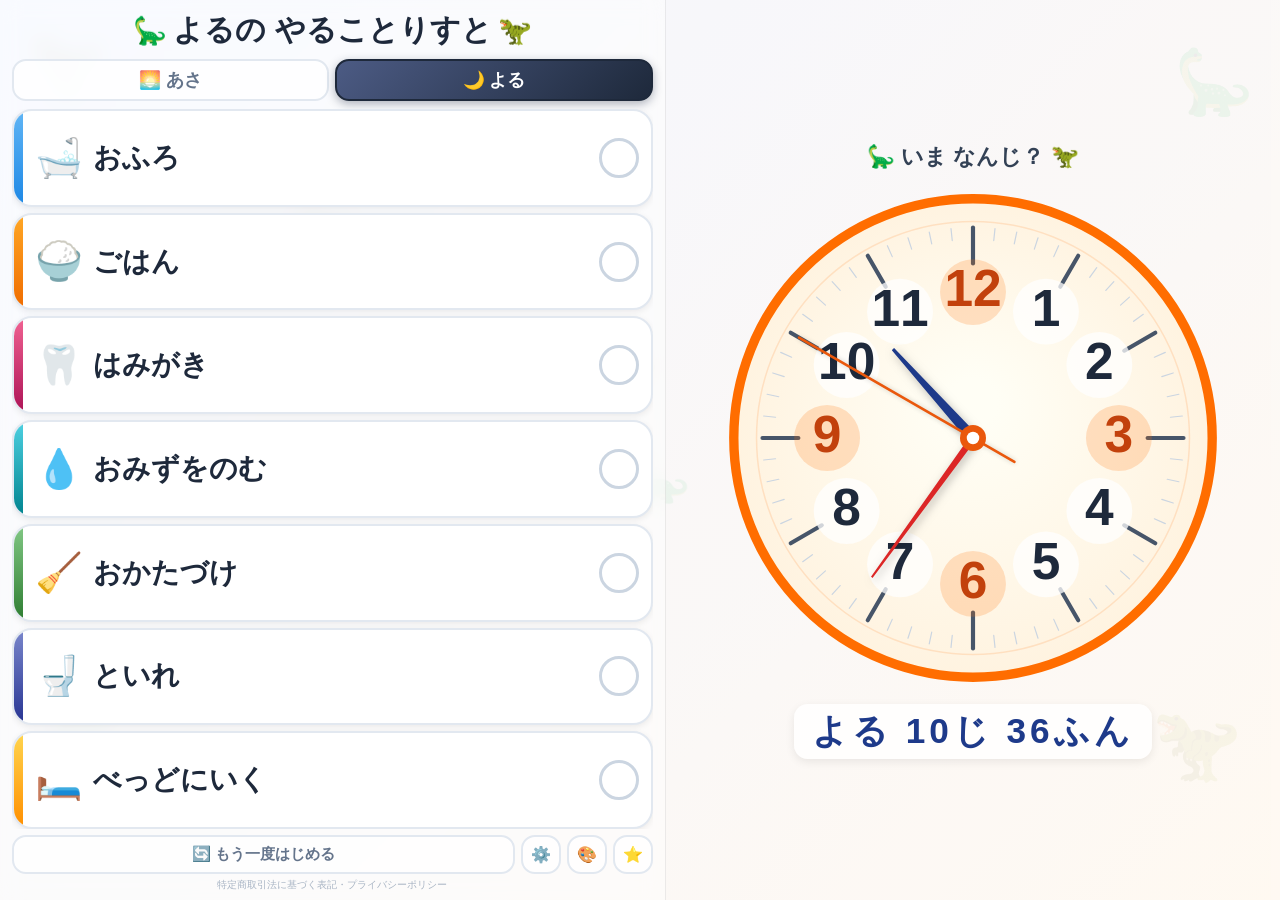
==== commit ba61902a: "秒針をステップ動作に、デジタル時刻表示をタップで隠せるように - 秒針も分針と同じ「カチッ」動作に変更。1秒ごとに固定位置へ動く   （なめらかな連続移動から、本物のクオーツ時計に近い動きへ） - デ" ====
--- a/index.html
+++ b/index.html
@@ -210,8 +210,13 @@
       font-weight:900; color:#1E3A8A; letter-spacing:4px;
       background:rgba(255,255,255,.8); padding:4px 18px;
       border-radius:14px; box-shadow:0 3px 10px rgba(0,0,0,.08);
-      flex-shrink:0;
-    }
+      flex-shrink:0; cursor:pointer;
+      transition:background .25s, color .25s;
+    }
+    /* タップで答え（デジタル表示）を隠す。アナログ時計だけで
+       じかんを読む練習ができるように。文字はtransparentにするだけで
+       DOM上のテキストは残すため、再表示時に即座に正しい値が出る */
+    .digital.hidden { background:#1E293B; color:transparent; }
 
     /* コンフェッティ */
     @keyframes cfFall {
@@ -528,7 +533,7 @@
   <div class="right" id="clockPanel" onclick="speakTime()" style="cursor:pointer;">
     <div class="clock-label"><span id="clockIconL">🦕</span> いま なんじ？ <span id="clockIconR">🦖</span></div>
     <canvas id="clockCanvas"></canvas>
-    <div class="digital" id="digital">--:--</div>
+    <div class="digital" id="digital" onclick="toggleDigital(event)">--:--</div>
   </div>
 </div>
 
@@ -797,6 +802,11 @@
 let _lastMinute = -1;
 let _minuteTickAt = null;
 
+/* 秒針も同様に、なめらかな連続移動ではなく1秒ごとに「カチッ」と動く
+   （本物のクオーツ時計の秒針の動きに近づける） */
+let _lastSecond = -1;
+let _secondTickAt = null;
+
 function resizeClock() {
   const panel = document.getElementById('clockPanel');
   const w = panel.clientWidth;
@@ -879,8 +889,7 @@
 
   const now = new Date();
   const h  = now.getHours() % 12, m = now.getMinutes();
-  const s  = now.getSeconds(),    ms = now.getMilliseconds();
-  const sS = s + ms / 1000;
+  const s  = now.getSeconds();
   const hS = h + m / 60;   // 時針は分に合わせてゆっくり進む
 
   /* 分針は秒針が0秒に戻った瞬間だけ「カチッ」と1分ぶん動く。
@@ -896,10 +905,22 @@
     else _minuteTickAt = null;
   }
 
+  /* 秒針も同じ理屈で、1秒ごとに「カチッ」と固定位置へ動く */
+  if (s !== _lastSecond) {
+    if (_lastSecond !== -1) _secondTickAt = now.getTime();
+    _lastSecond = s;
+  }
+  let secondBounce = 0;
+  if (_secondTickAt !== null) {
+    const dt = (now.getTime() - _secondTickAt) / 1000;
+    if (dt < 0.3) secondBounce = 0.07 * Math.exp(-dt * 16) * Math.sin(2 * Math.PI * 7 * dt);
+    else _secondTickAt = null;
+  }
+
   drawHand((hS / 12) * 2 * Math.PI - Math.PI / 2, R * .50, Math.max(8, size * .021), '#1E3A8A');
   drawHand((m / 60) * 2 * Math.PI - Math.PI / 2 + minuteBounce, R * .72, Math.max(6, size * .013), '#DC2626');
 
-  const sA = (sS / 60) * 2 * Math.PI - Math.PI / 2;
+  const sA = (s / 60) * 2 * Math.PI - Math.PI / 2 + secondBounce;
   ctx.save();
   ctx.shadowColor = 'rgba(0,0,0,.2)'; ctx.shadowBlur = 5;
   ctx.strokeStyle = '#EA580C'; ctx.lineWidth = Math.max(2, size * .005); ctx.lineCap = 'round';
@@ -1161,90 +1182,144 @@
     <div id="mosaRoarLabel">ザバァァン!!</div>
     <div id="mosaSvgWrap">
       <svg viewBox="0 0 560 460" xmlns="http://www.w3.org/2000/svg" style="width:100%;display:block;">
+        <defs>
+          <linearGradient id="mBody" x1="0" y1="0" x2="0" y2="1">
+            <stop offset="0" stop-color="#3E6A54"/>
+            <stop offset="0.5" stop-color="#2F4E3D"/>
+            <stop offset="1" stop-color="#B7C79A"/>
+          </linearGradient>
+          <linearGradient id="mHead" x1="0" y1="0" x2="0.35" y2="1">
+            <stop offset="0" stop-color="#4E7A5C"/>
+            <stop offset="0.6" stop-color="#345740"/>
+            <stop offset="1" stop-color="#243F30"/>
+          </linearGradient>
+          <linearGradient id="mLowJaw" x1="0" y1="0" x2="0" y2="1">
+            <stop offset="0" stop-color="#3B6048"/>
+            <stop offset="1" stop-color="#C6D2A9"/>
+          </linearGradient>
+          <linearGradient id="mFin" x1="0" y1="0" x2="0" y2="1">
+            <stop offset="0" stop-color="#32563F"/>
+            <stop offset="1" stop-color="#20372A"/>
+          </linearGradient>
+          <linearGradient id="mTail" x1="0" y1="0" x2="0" y2="1">
+            <stop offset="0" stop-color="#345740"/>
+            <stop offset="1" stop-color="#1F362A"/>
+          </linearGradient>
+          <radialGradient id="mSheen" cx="0.5" cy="0.5" r="0.5">
+            <stop offset="0" stop-color="#E2F4E7" stop-opacity="0.5"/>
+            <stop offset="1" stop-color="#E2F4E7" stop-opacity="0"/>
+          </radialGradient>
+          <radialGradient id="mMouth" cx="0.35" cy="0.45" r="0.85">
+            <stop offset="0" stop-color="#8E4C59"/>
+            <stop offset="1" stop-color="#572935"/>
+          </radialGradient>
+          <linearGradient id="mTooth" x1="0" y1="0" x2="0" y2="1">
+            <stop offset="0" stop-color="#FFFDF3"/>
+            <stop offset="1" stop-color="#D6CBAB"/>
+          </linearGradient>
+          <linearGradient id="mWater" x1="0" y1="0" x2="0" y2="1">
+            <stop offset="0" stop-color="#BFE8F3"/>
+            <stop offset="1" stop-color="#7FB9D2"/>
+          </linearGradient>
+          <filter id="mSoft" x="-40%" y="-40%" width="180%" height="180%"><feGaussianBlur stdDeviation="5"/></filter>
+          <filter id="mSoft2" x="-40%" y="-40%" width="180%" height="180%"><feGaussianBlur stdDeviation="2.2"/></filter>
+        </defs>
+
         <!-- 奥の水面 -->
-        <path d="M 0,360 Q 80,344 150,354 Q 230,338 300,350 Q 380,336 450,352 Q 520,342 560,356 L 560,460 L 0,460 Z" fill="#2C6C86" opacity="0.55"/>
+        <path d="M 0,362 Q 90,348 160,358 Q 240,344 300,354 Q 380,342 452,356 Q 520,348 560,360 L 560,460 L 0,460 Z" fill="#2C6C86" opacity="0.5"/>
+        <!-- 体の影 -->
+        <ellipse cx="272" cy="372" rx="182" ry="26" fill="#12455E" opacity="0.5" filter="url(#mSoft)"/>
 
         <g id="mosaBody">
           <!-- しっぽ -->
-          <path d="M 150,332 Q 80,340 34,372 Q 74,360 120,360 Q 116,386 150,394 Q 170,360 174,330 Z" fill="#2E4A39"/>
-          <path d="M 42,368 Q 62,384 94,388 Q 74,362 120,360 Q 84,352 42,368 Z" fill="#233D2E"/>
+          <path d="M 168,330 Q 96,336 40,360 Q 16,372 30,382 Q 60,368 104,364 Q 96,392 120,404 Q 150,392 168,366 Q 180,348 182,330 Z" fill="url(#mTail)"/>
+          <path d="M 40,360 Q 72,374 104,364 Q 70,358 40,360 Z" fill="#18291F" opacity="0.55"/>
 
           <!-- 奥のヒレ -->
-          <path d="M 252,350 Q 236,404 208,430 Q 248,416 270,384 Q 278,362 274,348 Z" fill="#294435"/>
-
-          <!-- 胴体 -->
-          <ellipse cx="272" cy="322" rx="156" ry="66" fill="#33513E" transform="rotate(-11 272 322)"/>
-          <!-- 背中の濃い陰 -->
-          <path d="M 130,300 Q 250,250 392,286 Q 300,270 200,286 Q 158,294 130,300 Z" fill="#25402E" opacity="0.9"/>
-          <!-- 明るい側面 -->
-          <ellipse cx="280" cy="338" rx="140" ry="42" fill="#5C7C60" opacity="0.5" transform="rotate(-11 280 338)"/>
-
-          <!-- 背びれ（キール） -->
-          <path d="M 362,262 Q 300,242 210,266 Q 150,282 118,300" stroke="#22382B" stroke-width="7" fill="none" stroke-linecap="round" opacity="0.85"/>
+          <path d="M 250,352 Q 232,406 202,432 Q 246,420 272,386 Q 282,364 276,348 Z" fill="url(#mFin)" opacity="0.8"/>
+
+          <!-- 胴体（なめらかなシルエット） -->
+          <path d="M 150,332 Q 210,250 300,252 Q 356,254 392,286 Q 402,300 398,318 Q 384,352 320,372 Q 250,392 190,384 Q 150,378 138,360 Q 132,346 150,332 Z" fill="url(#mBody)"/>
+          <!-- 背の陰影 -->
+          <path d="M 160,318 Q 222,260 300,262 Q 356,264 390,292 Q 320,270 240,282 Q 190,292 160,318 Z" fill="#24402E" opacity="0.5" filter="url(#mSoft2)"/>
+          <!-- 背のリムライト -->
+          <path d="M 176,300 Q 236,258 300,260 Q 352,262 382,284" stroke="#A6CFAE" stroke-width="4" fill="none" stroke-linecap="round" opacity="0.5" filter="url(#mSoft2)"/>
+          <!-- 濡れツヤ -->
+          <ellipse cx="272" cy="300" rx="72" ry="24" fill="url(#mSheen)" transform="rotate(-14 272 300)"/>
+
+          <!-- 背びれ（スクート） -->
+          <path d="M 360,272 L 366,257 L 375,272 Z" fill="#22382B"/>
+          <path d="M 322,262 L 328,246 L 338,262 Z" fill="#22382B"/>
+          <path d="M 282,257 L 288,241 L 298,257 Z" fill="#22382B"/>
+          <path d="M 242,261 L 248,246 L 258,261 Z" fill="#22382B"/>
+          <path d="M 204,271 L 210,257 L 220,271 Z" fill="#22382B"/>
+
+          <!-- 鱗の質感 -->
+          <path d="M 190,320 Q 250,306 322,312" stroke="#25402E" stroke-width="1.5" fill="none" opacity="0.4"/>
+          <path d="M 196,338 Q 258,326 330,334" stroke="#25402E" stroke-width="1.5" fill="none" opacity="0.32"/>
+          <path d="M 212,356 Q 270,348 330,356" stroke="#25402E" stroke-width="1.5" fill="none" opacity="0.28"/>
+          <g fill="#2A4635" opacity="0.4">
+            <circle cx="232" cy="300" r="2.4"/><circle cx="266" cy="296" r="2.4"/><circle cx="300" cy="298" r="2.2"/>
+            <circle cx="248" cy="316" r="2.2"/><circle cx="284" cy="314" r="2.2"/>
+          </g>
 
           <!-- 手前のヒレ -->
-          <path d="M 336,330 Q 322,386 300,410 Q 346,392 364,352 Q 368,336 358,326 Z" fill="#2B4736"/>
-          <path d="M 340,338 Q 332,368 320,392" stroke="#1F332A" stroke-width="2" fill="none" opacity="0.6"/>
-
-          <!-- 首（胴と頭をつなぐ） -->
-          <path d="M 356,262 Q 362,306 398,332 Q 420,342 374,300 Q 366,282 372,262 Z" fill="#33513E"/>
+          <path d="M 322,332 Q 306,392 282,416 Q 330,398 352,356 Q 358,338 346,328 Q 332,326 322,332 Z" fill="url(#mFin)"/>
+          <path d="M 328,340 Q 316,374 300,398" stroke="#1A2C21" stroke-width="2" fill="none" opacity="0.5"/>
+
+          <!-- 首（胴と頭のつなぎ） -->
+          <path d="M 360,266 Q 372,304 402,330 Q 424,340 388,300 Q 374,282 378,264 Z" fill="url(#mHead)"/>
 
           <!-- 口の中 -->
-          <path d="M 396,286 Q 452,208 500,166 Q 488,224 470,238 Q 430,266 396,286 Z" fill="#6E3A46"/>
+          <path d="M 398,288 Q 452,214 502,168 Q 494,222 476,238 Q 436,268 398,288 Z" fill="url(#mMouth)"/>
+          <path d="M 470,240 Q 452,252 430,266" stroke="#BE7B89" stroke-width="3" fill="none" opacity="0.45" stroke-linecap="round"/>
+
+          <!-- 上あご・頭 -->
+          <path d="M 358,268 C 390,214 446,176 504,150 C 511,160 511,170 504,178 C 456,206 416,242 394,292 C 380,286 366,278 358,268 Z" fill="url(#mHead)"/>
+          <!-- 頭のリムライト -->
+          <path d="M 372,258 C 402,216 450,184 498,160" stroke="#93C29D" stroke-width="3.5" fill="none" opacity="0.45" stroke-linecap="round" filter="url(#mSoft2)"/>
 
           <!-- 下あご -->
-          <path d="M 392,290 C 420,262 452,240 478,224 C 484,230 484,240 478,246 C 452,262 420,284 400,302 C 394,300 392,296 392,290 Z" fill="#37573F"/>
-          <path d="M 392,290 C 420,262 452,240 478,224 C 470,236 448,252 420,272 Q 404,284 392,290 Z" fill="#C7D0B0" opacity="0.5"/>
-          <!-- 下の歯 -->
-          <path d="M 404,286 L 402,272 L 412,282 Z" fill="#F2ECD6"/>
-          <path d="M 420,275 L 419,261 L 429,271 Z" fill="#F2ECD6"/>
-          <path d="M 437,264 L 437,250 L 446,260 Z" fill="#F2ECD6"/>
-          <path d="M 453,254 L 454,240 L 462,250 Z" fill="#F2ECD6"/>
-          <path d="M 468,244 L 470,231 L 477,241 Z" fill="#F2ECD6"/>
-
-          <!-- 上あご・頭 -->
-          <path d="M 360,266 C 392,216 444,178 500,152 C 506,162 506,171 500,178 C 452,206 414,240 392,290 C 378,284 366,276 360,266 Z" fill="#31503C"/>
-          <!-- 頭の明るい部分 -->
-          <path d="M 372,258 C 400,220 446,188 494,162 C 456,190 424,222 402,262 Q 386,262 372,258 Z" fill="#6E8C6E" opacity="0.42"/>
-          <!-- 上の歯 -->
-          <path d="M 402,286 L 402,300 L 411,290 Z" fill="#F2ECD6"/>
-          <path d="M 418,272 L 419,287 L 428,276 Z" fill="#F2ECD6"/>
-          <path d="M 435,258 L 437,273 L 445,262 Z" fill="#F2ECD6"/>
-          <path d="M 452,245 L 454,260 L 461,249 Z" fill="#F2ECD6"/>
-          <path d="M 468,233 L 471,247 L 477,236 Z" fill="#F2ECD6"/>
-          <path d="M 483,222 L 486,235 L 492,225 Z" fill="#F2ECD6"/>
-
-          <!-- 鼻の穴 -->
-          <ellipse cx="474" cy="176" rx="5" ry="3" fill="#1B2C22" transform="rotate(-28 474 176)"/>
+          <path d="M 392,292 C 420,264 454,242 480,226 C 487,232 487,242 481,249 C 456,266 424,288 402,306 C 395,304 392,299 392,292 Z" fill="url(#mLowJaw)"/>
+
+          <!-- 上の歯（下向き） -->
+          <path d="M 404,290 L 405,304 L 413,293 Z" fill="url(#mTooth)"/>
+          <path d="M 420,277 L 422,292 L 430,280 Z" fill="url(#mTooth)"/>
+          <path d="M 437,264 L 439,279 L 447,267 Z" fill="url(#mTooth)"/>
+          <path d="M 454,252 L 456,267 L 463,255 Z" fill="url(#mTooth)"/>
+          <path d="M 471,241 L 474,255 L 480,244 Z" fill="url(#mTooth)"/>
+          <path d="M 487,231 L 490,244 L 496,234 Z" fill="url(#mTooth)"/>
+          <!-- 下の歯（上向き） -->
+          <path d="M 406,289 L 404,276 L 413,286 Z" fill="url(#mTooth)"/>
+          <path d="M 421,278 L 420,264 L 430,275 Z" fill="url(#mTooth)"/>
+          <path d="M 438,266 L 438,251 L 447,263 Z" fill="url(#mTooth)"/>
+          <path d="M 455,255 L 456,241 L 464,252 Z" fill="url(#mTooth)"/>
+          <path d="M 471,246 L 473,233 L 480,244 Z" fill="url(#mTooth)"/>
+
+          <!-- 鼻先の穴 -->
+          <ellipse cx="480" cy="174" rx="5" ry="3" fill="#142118" transform="rotate(-30 480 174)"/>
           <!-- 目 -->
-          <circle cx="408" cy="230" r="11" fill="#182A1E"/>
-          <circle cx="408" cy="230" r="7.5" fill="#D3A23E"/>
-          <circle cx="409" cy="231" r="3.4" fill="#101A11"/>
-          <circle cx="411" cy="227" r="2.1" fill="#FFFFFF" opacity="0.9"/>
-          <path d="M 396,219 Q 410,212 424,220" stroke="#22382B" stroke-width="3.5" fill="none" stroke-linecap="round"/>
-
-          <!-- うろこ / 質感 -->
-          <circle cx="220" cy="300" r="3" fill="#25402E" opacity="0.5"/>
-          <circle cx="256" cy="292" r="3" fill="#25402E" opacity="0.5"/>
-          <circle cx="292" cy="292" r="2.6" fill="#25402E" opacity="0.5"/>
-          <circle cx="240" cy="318" r="2.6" fill="#25402E" opacity="0.4"/>
-          <path d="M 180,312 Q 240,300 310,306" stroke="#25402E" stroke-width="1.4" fill="none" opacity="0.4"/>
-          <path d="M 200,330 Q 262,322 332,330" stroke="#25402E" stroke-width="1.4" fill="none" opacity="0.35"/>
+          <ellipse cx="410" cy="232" rx="13" ry="12" fill="#152219"/>
+          <circle cx="410" cy="232" r="8.5" fill="#D9A83F"/>
+          <ellipse cx="411" cy="233" rx="3.4" ry="4.4" fill="#0E140D"/>
+          <circle cx="413.5" cy="228" r="2.3" fill="#FFFFFF" opacity="0.95"/>
+          <path d="M 395,220 Q 410,211 426,221" stroke="#20372A" stroke-width="4" fill="none" stroke-linecap="round"/>
+          <path d="M 398,244 Q 412,250 424,244" stroke="#20372A" stroke-width="2.4" fill="none" stroke-linecap="round" opacity="0.55"/>
         </g>
 
         <!-- 手前の水面と泡 -->
-        <path d="M 0,352 Q 90,340 160,350 Q 235,336 300,348 Q 380,334 452,350 Q 522,340 560,352 L 560,402 Q 400,384 300,390 Q 150,384 0,398 Z" fill="#A5D8EC" opacity="0.85"/>
-        <ellipse cx="250" cy="356" rx="150" ry="18" fill="#EAFAFF" opacity="0.7"/>
+        <path d="M 0,352 Q 90,340 160,350 Q 235,336 300,348 Q 380,334 452,350 Q 522,340 560,352 L 560,404 Q 400,386 300,392 Q 150,386 0,400 Z" fill="url(#mWater)" opacity="0.9"/>
+        <ellipse cx="250" cy="356" rx="160" ry="16" fill="#EAFBFF" opacity="0.65" filter="url(#mSoft2)"/>
         <!-- しぶき -->
-        <path d="M 150,352 Q 132,326 140,300 Q 118,326 126,354 Z" fill="#EAFAFF" opacity="0.9"/>
-        <path d="M 360,352 Q 380,320 372,296 Q 400,322 388,356 Z" fill="#EAFAFF" opacity="0.9"/>
-        <circle cx="120" cy="322" r="6" fill="#DFF4FB"/>
-        <circle cx="140" cy="296" r="4" fill="#DFF4FB"/>
-        <circle cx="392" cy="300" r="6" fill="#DFF4FB"/>
-        <circle cx="372" cy="278" r="4" fill="#DFF4FB"/>
-        <circle cx="300" cy="344" r="4" fill="#DFF4FB"/>
-        <path d="M 80,372 Q 150,360 220,372" stroke="#EAFAFF" stroke-width="4" fill="none" stroke-linecap="round" opacity="0.8"/>
-        <path d="M 330,376 Q 420,364 500,376" stroke="#EAFAFF" stroke-width="4" fill="none" stroke-linecap="round" opacity="0.8"/>
+        <path d="M 150,352 Q 128,322 138,294 Q 116,322 122,356 Z" fill="#EAFBFF" opacity="0.9" filter="url(#mSoft2)"/>
+        <path d="M 364,352 Q 386,318 376,292 Q 406,320 392,358 Z" fill="#EAFBFF" opacity="0.9" filter="url(#mSoft2)"/>
+        <g fill="#DFF4FB">
+          <circle cx="118" cy="320" r="6"/><circle cx="138" cy="292" r="4"/>
+          <circle cx="396" cy="298" r="6"/><circle cx="376" cy="274" r="4"/>
+          <circle cx="300" cy="342" r="4"/><circle cx="330" cy="330" r="3"/>
+        </g>
+        <path d="M 80,372 Q 150,360 220,372" stroke="#EAFBFF" stroke-width="4" fill="none" stroke-linecap="round" opacity="0.8"/>
+        <path d="M 330,376 Q 420,364 500,376" stroke="#EAFBFF" stroke-width="4" fill="none" stroke-linecap="round" opacity="0.8"/>
       </svg>
     </div>
     <div id="mosaTapHint">タップで閉じる</div>
@@ -1394,6 +1469,14 @@
   speechSynthesis.speak(utter);
 }
 
+/* デジタル表示（答え）のタップで黒く隠す／再タップで見せる。
+   親の時計パネル全体には「タップで読み上げ」が付いているため、
+   ここだけは伝播を止めて読み上げが同時に鳴らないようにする */
+function toggleDigital(e) {
+  e.stopPropagation();
+  document.getElementById('digital').classList.toggle('hidden');
+}
+
 /* ================= トースト ================= */
 let toastTimer = null;
 function showToast(msg) {
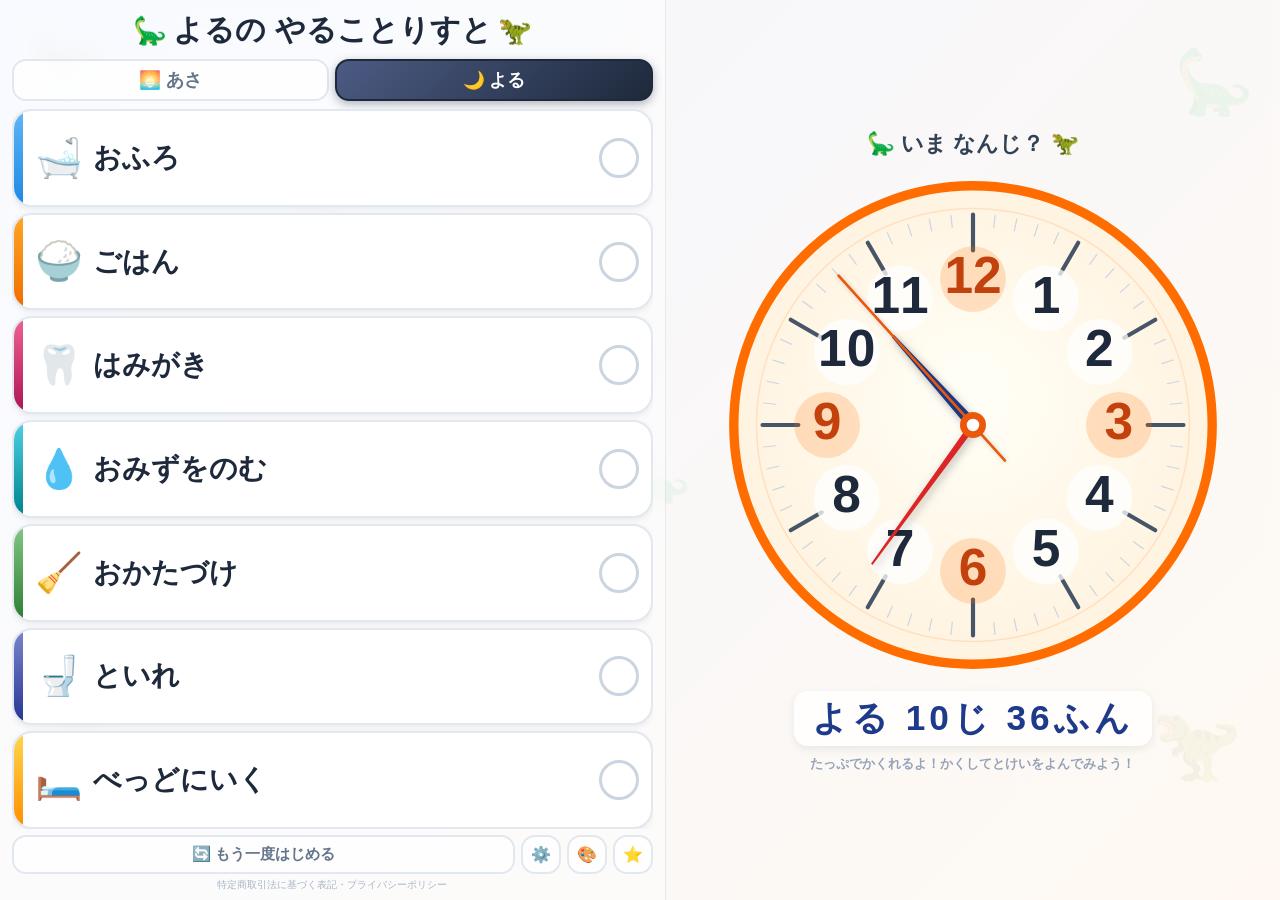
==== commit 0d36184a: "デジタル時刻タップ時の案内文を追加、秒針バウンドを微調整 タップで時刻表示が隠れることが伝わるよう「たっぷでかくれるよ！かくしてとけいをよんでみよう！」を表示。公開版・family版の両方に反映。" ====
--- a/index.html
+++ b/index.html
@@ -218,6 +218,11 @@
        DOM上のテキストは残すため、再表示時に即座に正しい値が出る */
     .digital.hidden { background:#1E293B; color:transparent; }
 
+    .digital-hint {
+      font-size:clamp(.65rem,1.3vw,.8rem); color:#94A3B8; font-weight:700;
+      margin-top:4px; flex-shrink:0; text-align:center;
+    }
+
     /* コンフェッティ */
     @keyframes cfFall {
       0%   { opacity:1; transform:translateY(-60px) rotate(0deg); }
@@ -534,6 +539,7 @@
     <div class="clock-label"><span id="clockIconL">🦕</span> いま なんじ？ <span id="clockIconR">🦖</span></div>
     <canvas id="clockCanvas"></canvas>
     <div class="digital" id="digital" onclick="toggleDigital(event)">--:--</div>
+    <div class="digital-hint" id="digitalHint">たっぷでかくれるよ！かくしてとけいをよんでみよう！</div>
   </div>
 </div>
 
@@ -913,7 +919,7 @@
   let secondBounce = 0;
   if (_secondTickAt !== null) {
     const dt = (now.getTime() - _secondTickAt) / 1000;
-    if (dt < 0.3) secondBounce = 0.07 * Math.exp(-dt * 16) * Math.sin(2 * Math.PI * 7 * dt);
+    if (dt < 0.2) secondBounce = 0.03 * Math.exp(-dt * 22) * Math.sin(2 * Math.PI * 5 * dt);
     else _secondTickAt = null;
   }
 
@@ -1474,7 +1480,10 @@
    ここだけは伝播を止めて読み上げが同時に鳴らないようにする */
 function toggleDigital(e) {
   e.stopPropagation();
-  document.getElementById('digital').classList.toggle('hidden');
+  const digital = document.getElementById('digital');
+  const hidden = digital.classList.toggle('hidden');
+  document.getElementById('digitalHint').textContent =
+    hidden ? 'もういちどタップでみえるよ' : 'たっぷでかくれるよ！かくしてとけいをよんでみよう！';
 }
 
 /* ================= トースト ================= */
